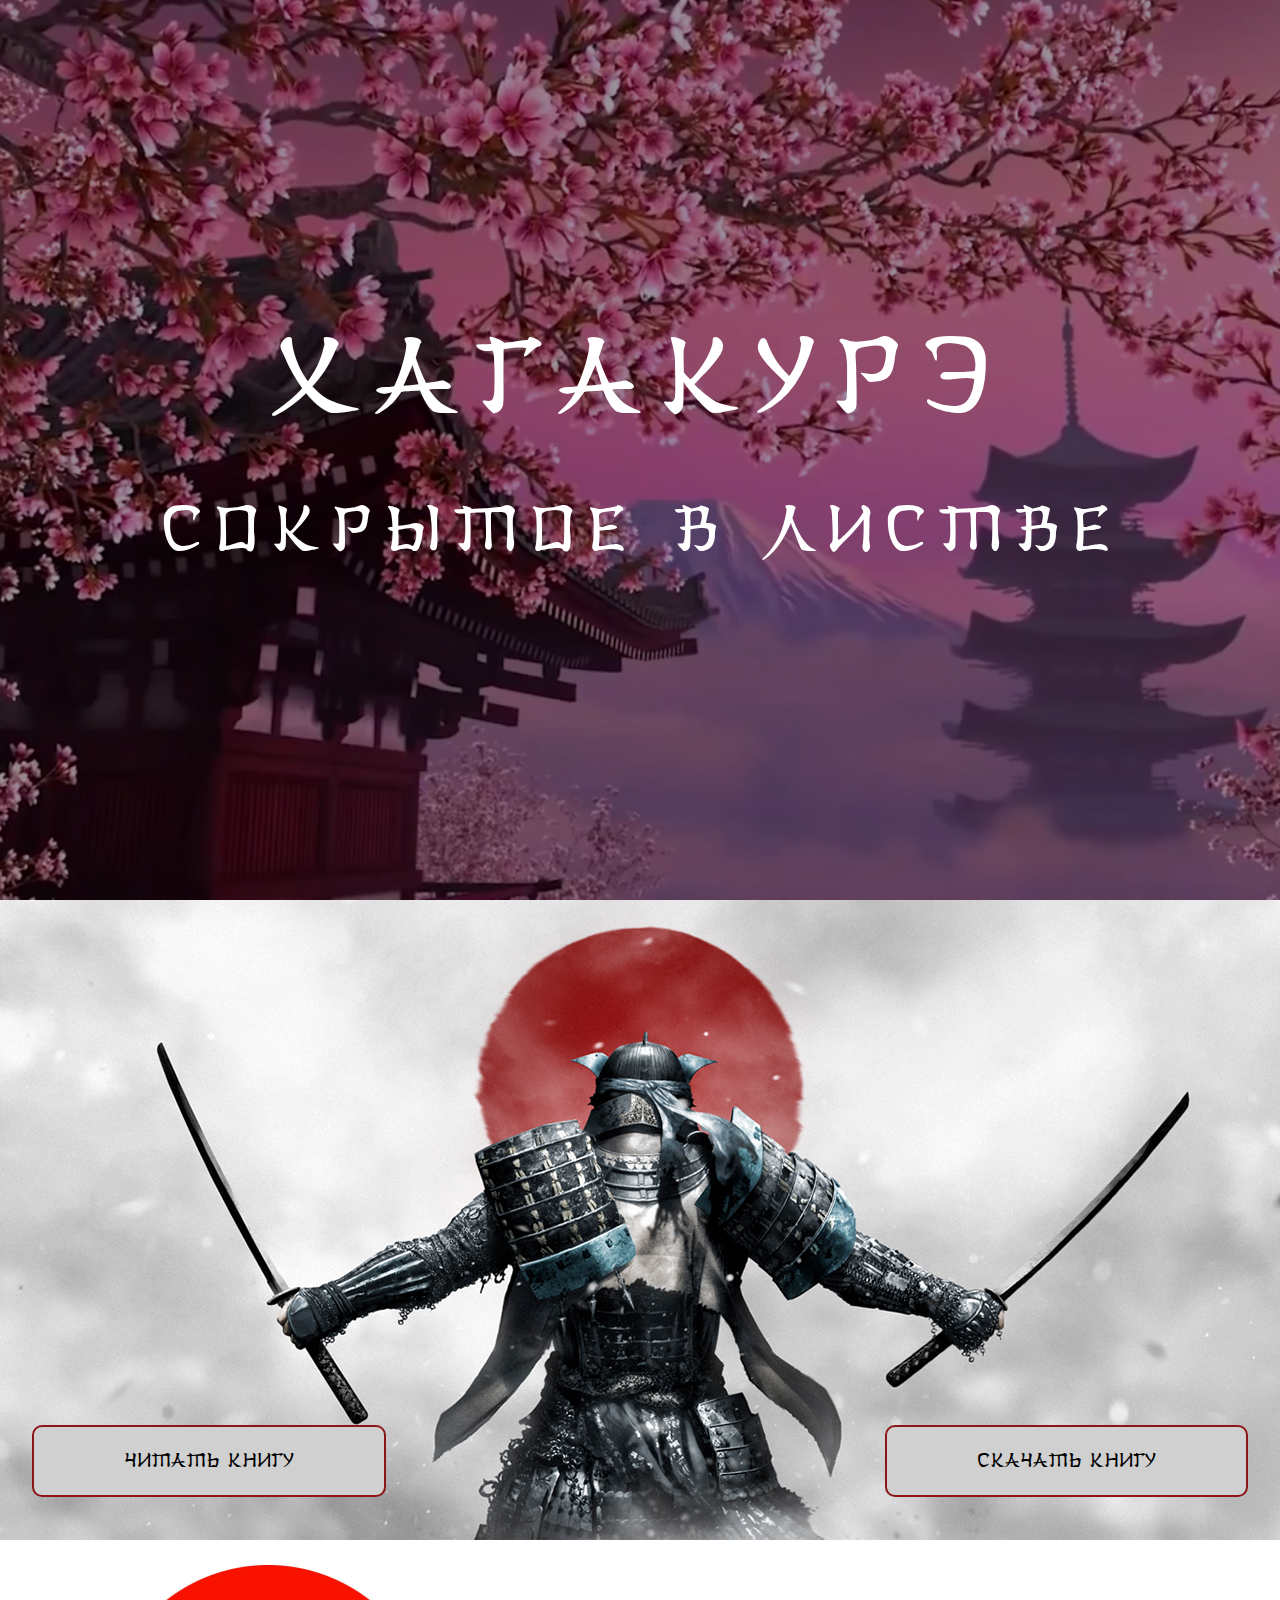
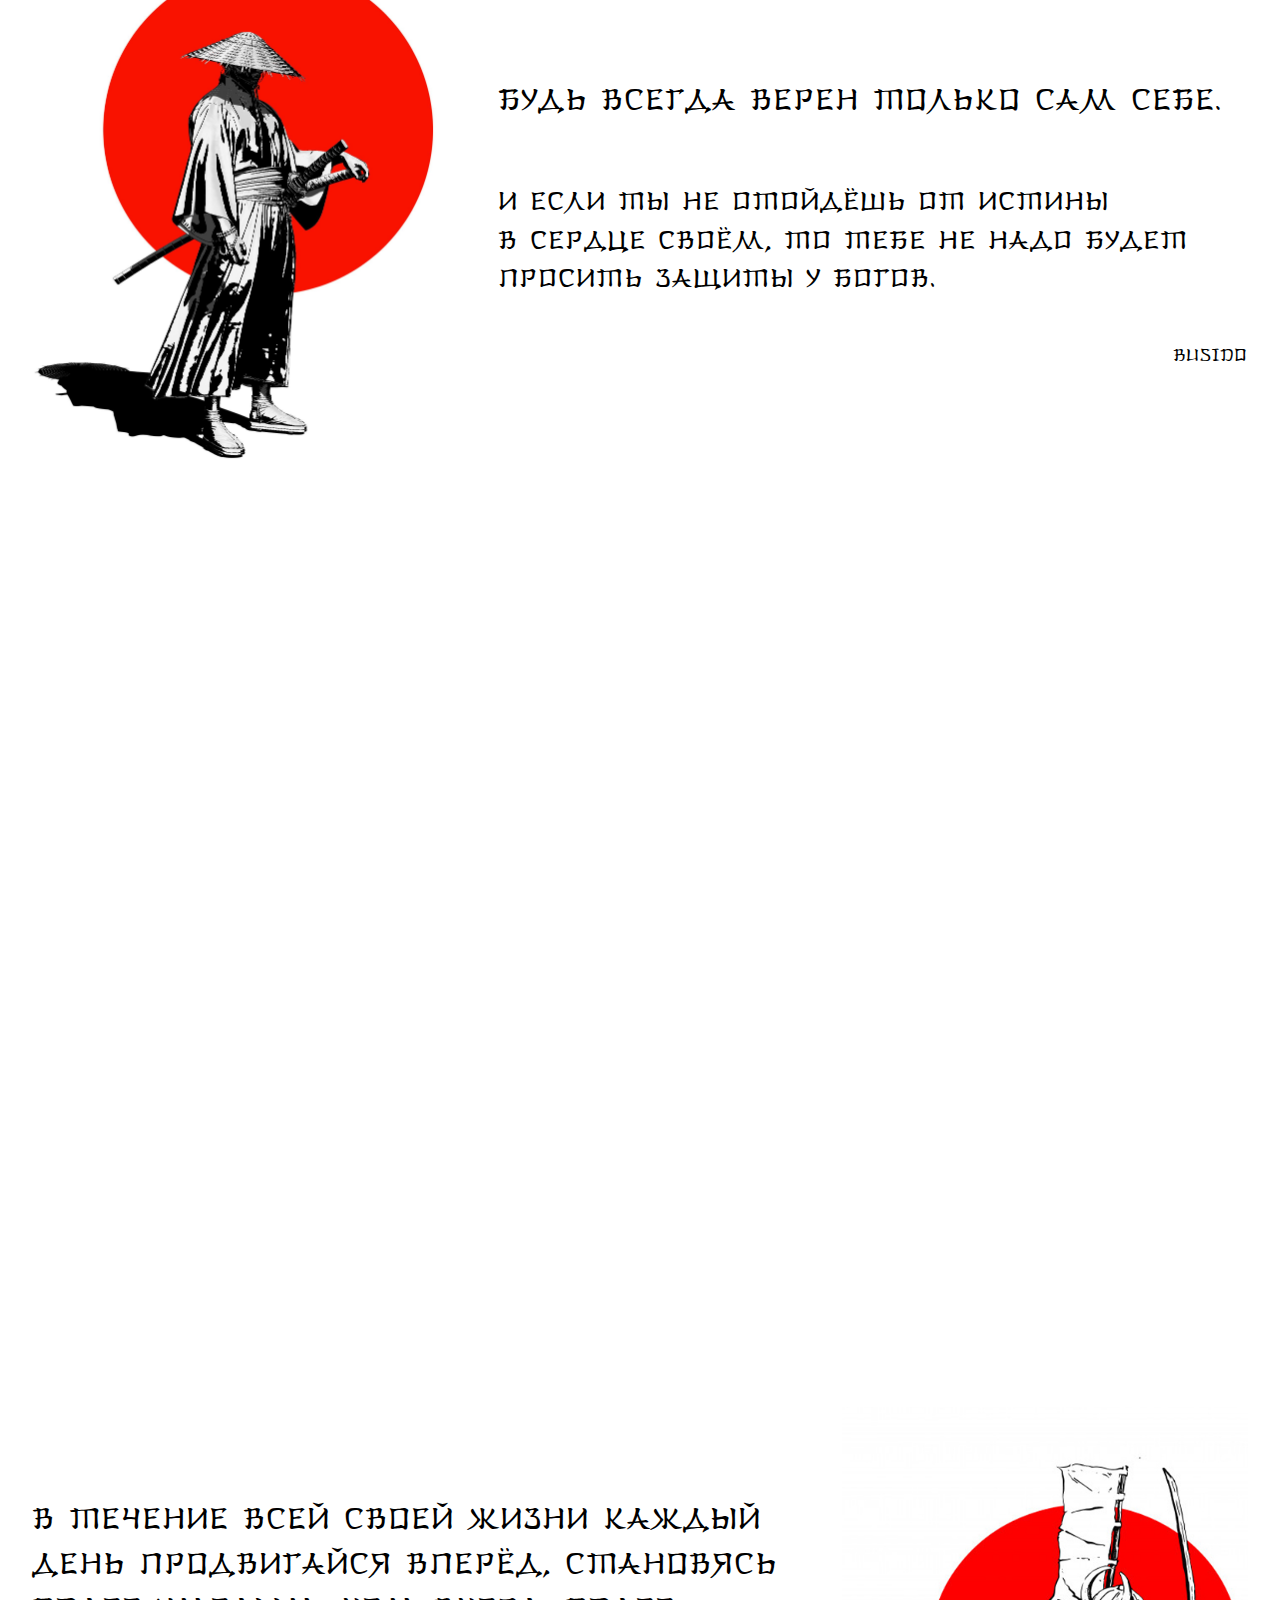
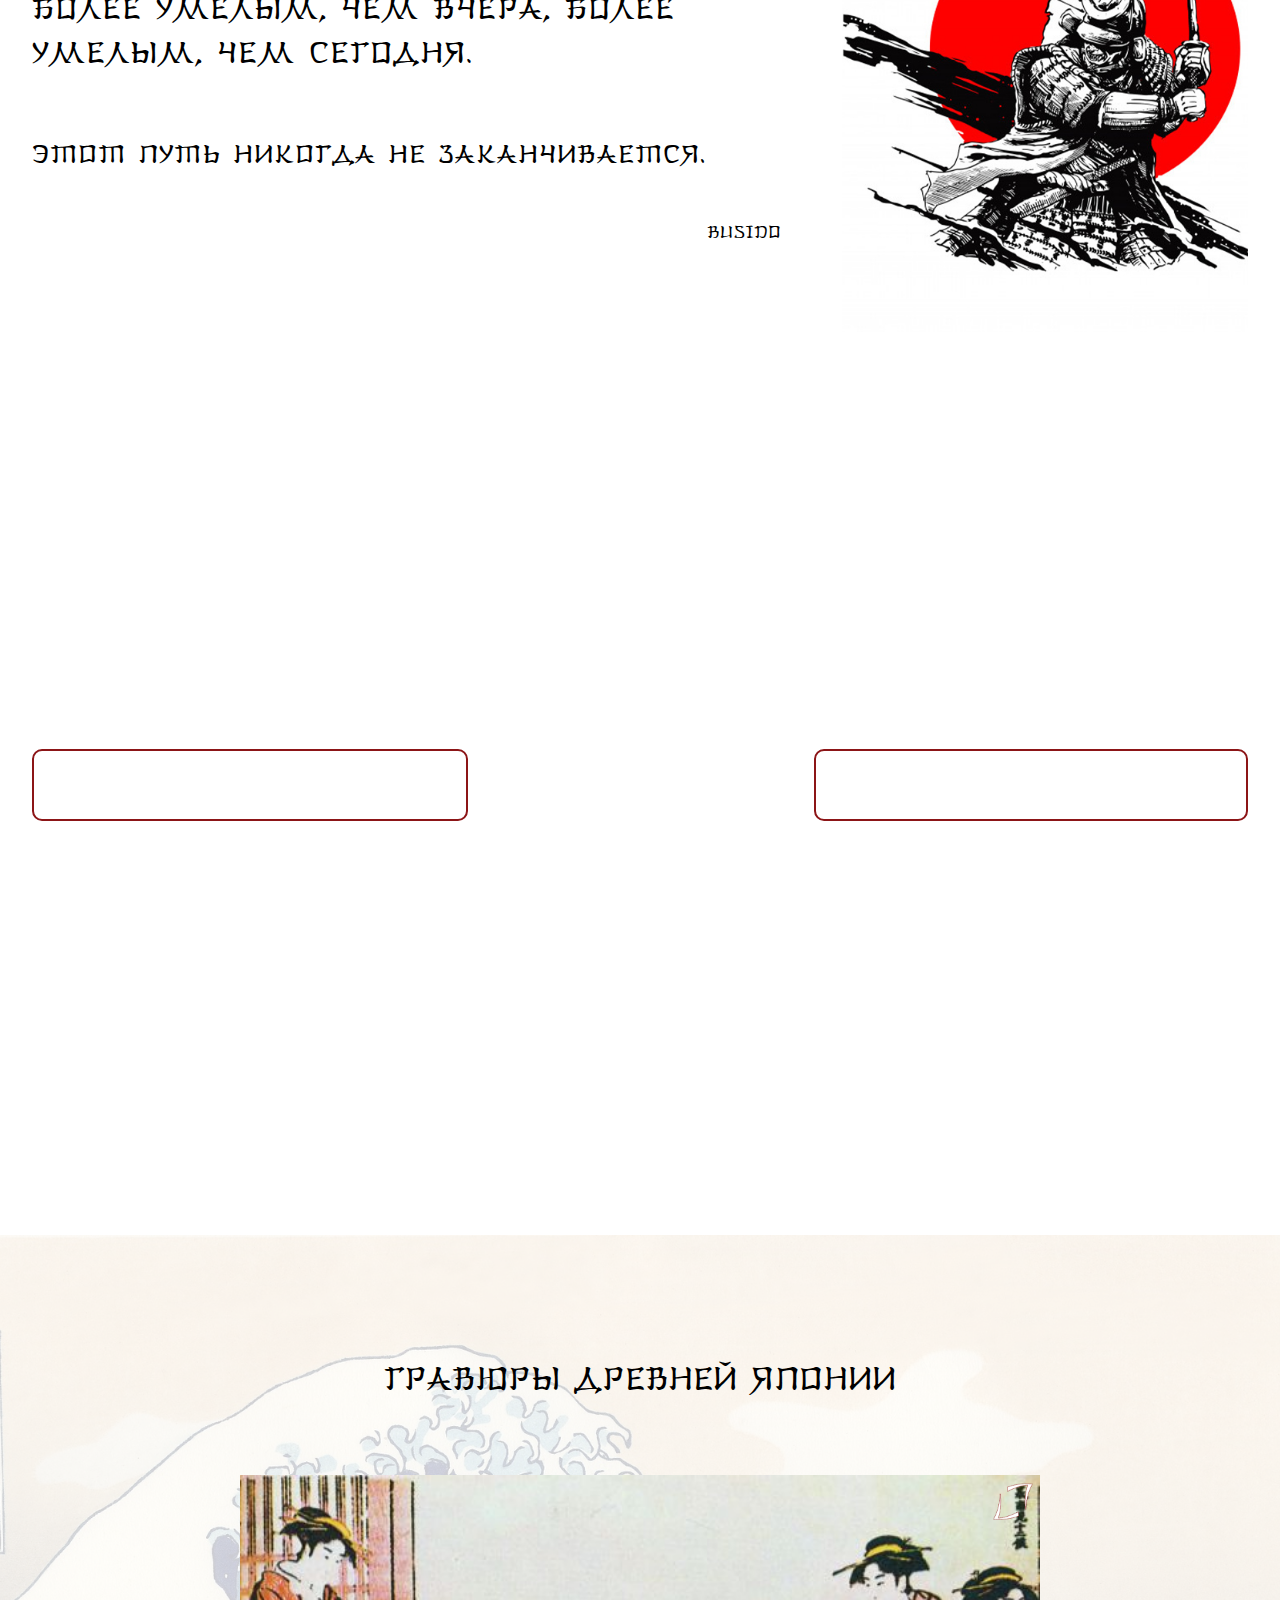
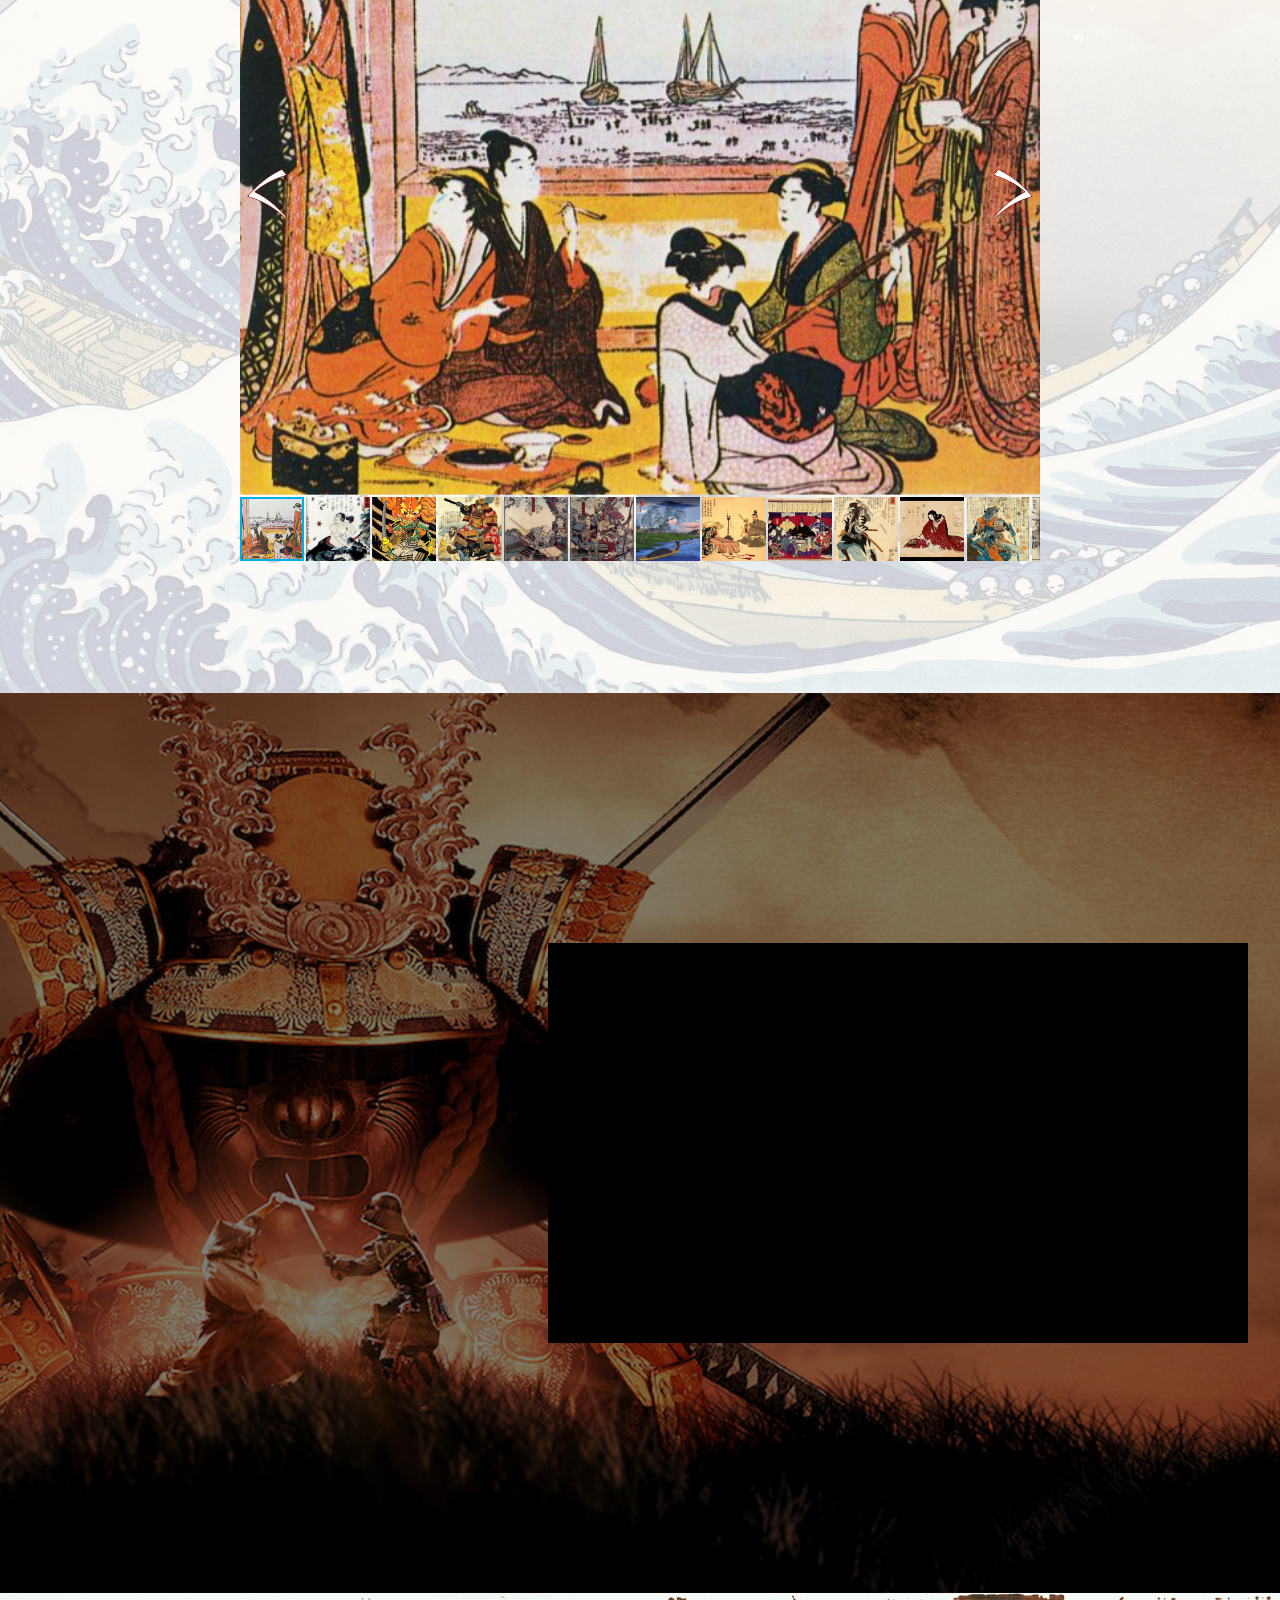
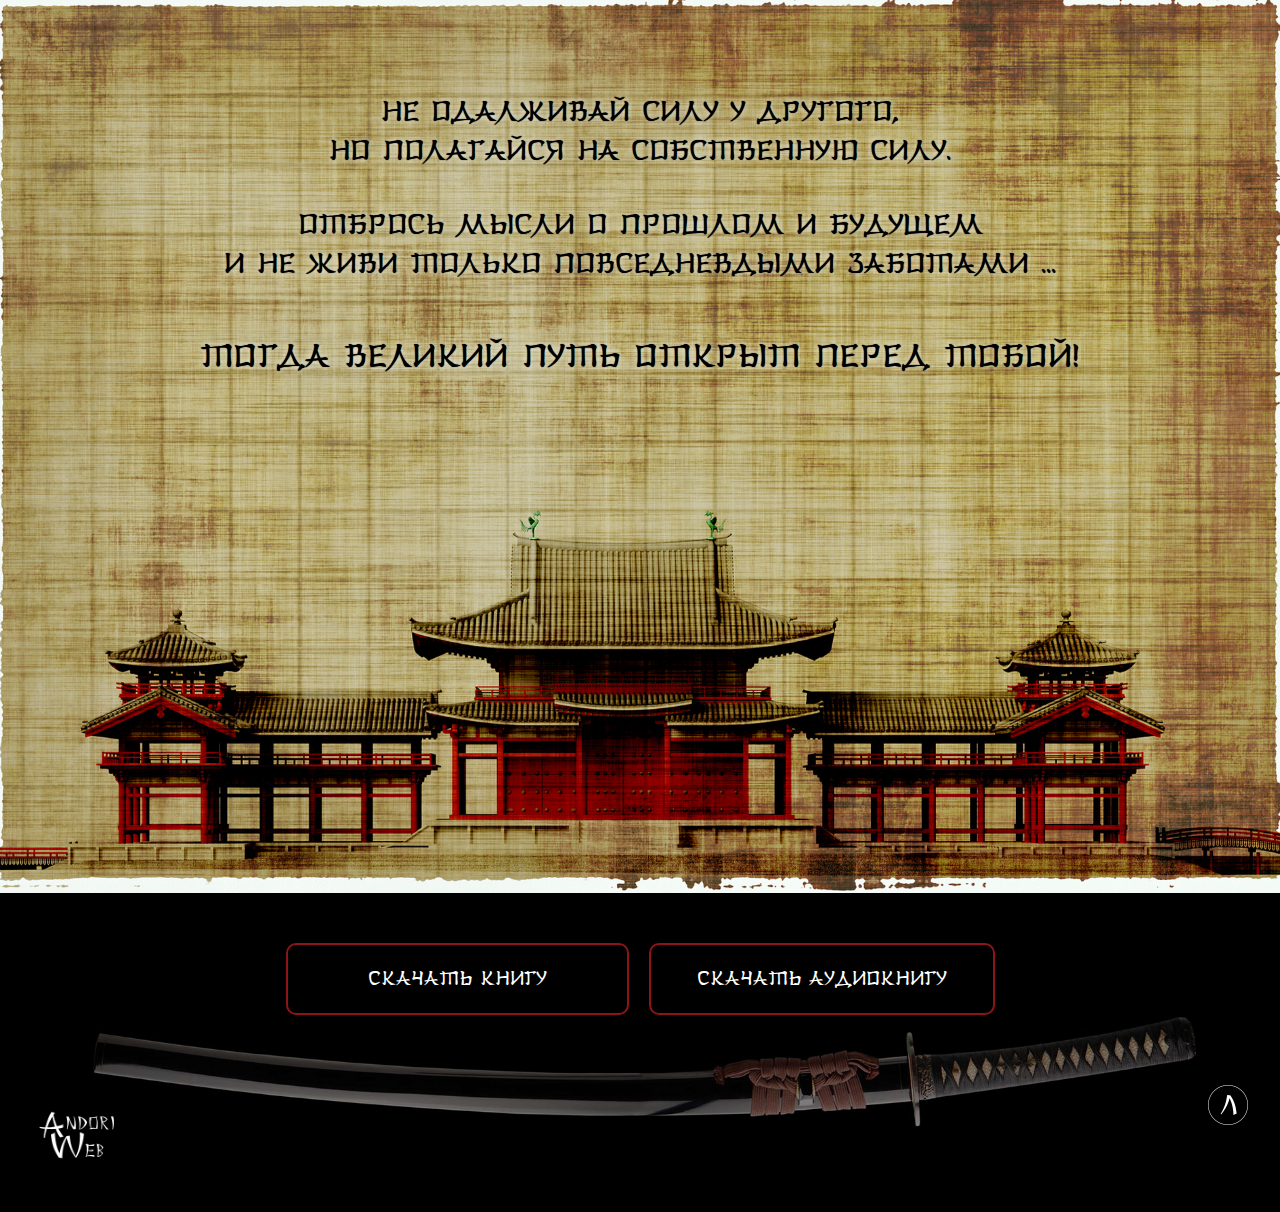
==== src/index.html @ a3e213a2 "footer" ====
<!DOCTYPE html>
<html lang="ru">
<head>
  <meta charset="utf-8">
  <meta name="viewport" content="width=device-width, initial-scale=1, shrink-to-fit=no">
	<meta name="viewport" content="user-scalable=no, initial-scale=1.0, maximum-scale=1.0, width=device-width">
  <meta http-equiv="x-ua-compatible" content="ie=edge">
 
  <!-- Контролирует поведение поисковых систем при индексации страницы --> 
  <meta name="robots" content="index,follow,noodp"><!-- Все поисковые системы -->
  <meta name="googlebot" content="index,follow"><!-- Указание отдельно для Google -->
 
  <!-- Фавиконы и иконки сайта --> 
  <!-- <link rel="apple-touch-icon" sizes="57x57" href="/apple-touch-icon-57x57.png" data-mce-href="/apple-touch-icon-57x57.png">
  <link rel="apple-touch-icon" sizes="60x60" href="/apple-touch-icon-60x60.png" data-mce-href="/apple-touch-icon-60x60.png">
  <link rel="apple-touch-icon" sizes="72x72" href="/apple-touch-icon-72x72.png" data-mce-href="/apple-touch-icon-72x72.png">
  <link rel="apple-touch-icon" sizes="76x76" href="/apple-touch-icon-76x76.png" data-mce-href="/apple-touch-icon-76x76.png">
  <link rel="apple-touch-icon" sizes="114x114" href="/apple-touch-icon-114x114.png" data-mce-href="/apple-touch-icon-114x114.png">
  <link rel="apple-touch-icon" sizes="120x120" href="/apple-touch-icon-120x120.png" data-mce-href="/apple-touch-icon-120x120.png">
  <link rel="apple-touch-icon" sizes="144x144" href="/apple-touch-icon-144x144.png" data-mce-href="/apple-touch-icon-144x144.png">
  <link rel="apple-touch-icon" sizes="152x152" href="/apple-touch-icon-152x152.png" data-mce-href="/apple-touch-icon-152x152.png">
  <link rel="apple-touch-icon" sizes="180x180" href="/apple-touch-icon-180x180.png" data-mce-href="/apple-touch-icon-180x180.png">
  <link rel="icon" type="image/png" href="/favicon-32x32.png" sizes="32x32" data-mce-href="/favicon-32x32.png">
  <link rel="icon" type="image/png" href="/android-chrome-192x192.png" sizes="192x192" data-mce-href="/android-chrome-192x192.png">
  <link rel="icon" type="image/png" href="/favicon-96x96.png" sizes="96x96" data-mce-href="/favicon-96x96.png">
  <link rel="icon" type="image/png" href="/favicon-16x16.png" sizes="16x16" data-mce-href="/favicon-16x16.png"> -->
  <meta name="msapplication-TileColor" content="#da532c">
  <meta name="msapplication-TileImage" content="/mstile-144x144.png">
  <meta name="theme-color" content="#ffffff">
 
  <!-- Chrome, Firefox OS and Opera -->
  <meta name="theme-color" content="#4285f4">
 
  <!-- Windows Phone -->
  <meta name="msapplication-navbutton-color" content="#4285f4">
 
  <!-- iOS Safari -->
  <meta name="apple-mobile-web-app-capable" content="yes">
  <meta name="apple-mobile-web-app-status-bar-style" content="black-translucent">
 
  <!-- Яндекс.Браузер -->
 <!-- <meta name="viewport" content="ya-title=#4e69a2,ya-dock=fade"> -->

  <link rel="stylesheet" href="css/reset.css">
  <link rel="stylesheet" href="css/fotorama.css">
  <link rel="stylesheet" href="css/styles.css">
  <title>Хагакурэ Сокрытое в листве</title>
 
</head>
<body>
  
  <div class="header" id="header" data-vide-bg="assets/video/hagakure">
    <h1 class="header__offer">
      Хагакурэ<span>Сокрытое в&nbsp;листве</span>
    </h1>
    <!-- /.header__offer -->
  </div>
  <!-- /.header -->

  <div class="readBook">
    <div class="container">
      <div class="readBook-wrapper">
        <a class="button readBook__btn" href="assets/Hagakure.pdf" target="_blank">Читать книгу</a>
        <a class="button readBook__btn" href="assets/Hagakure.pdf" download>Скачать книгу</a>
      </div>
      <!-- /.readBook-wrapper -->
    </div>
    <!-- /.container -->
  </div>
  <!-- /.readBook -->

  <div class="myself">
    <div class="container">
      <div class="myself-wrapper">
        <div class="myself-img">
          <img src="img/myself/myself-img.jpg" alt="samurai">
        </div>
        <div class="myself-text">
          <p>Будь всегда верен только сам&nbsp;себе.</p>
          <p>И если ты не отойдёшь от истины в&nbsp;сердце своём, то тебе не надо будет просить защиты у&nbsp;богов.</p>
          <small>busido</small>
        </div>
      </div>
      <!-- /.myself-wrapper -->
    </div>
    <!-- /.container -->
  </div>
  <!-- /.myself -->

  <div class="engraving parallax-window" data-parallax="scroll" data-image-src="img/engraving/engraving.jpg">
    <!-- <img src="img/engraving/engraving.jpg" alt="гравюра"> -->
  </div>
  <!-- /.engraving -->

  <div class="myself">
    <div class="container">
      <div class="myself-wrapper">
        <div class="myself-text">
          <p>В течение всей своей жизни каждый день продвигайся вперёд, становясь более умелым, чем вчера, более умелым, чем&nbsp;сегодня.</p>
          <p>Этот путь никогда не заканчивается.</p>
          <small>busido</small>
        </div>
        <div class="myself-img myself-img_2">
          <img src="img/myself/myself-img2.jpg" alt="samurai">
        </div>
      </div>
      <!-- /.myself-wrapper -->
    </div>
    <!-- /.container -->
  </div>
  <!-- /.myself -->

  <div class="download parallax-window" data-parallax="scroll" data-image-src="img/download/ninja.jpg">
    <div class="container">
      <div class="download-wrapper">
        <a class="button download__btn" href="hagakure_audio-book.html" target="_blank">Слушать аудиокнигу</a>
        <a class="button download__btn" href="assets/Хагакуре - Александр Ф.Скляр.zip">Скачать аудиокнигу</a>
      </div>
      <!-- /.download-wrapper -->
    </div>
    <!-- /.container -->
  </div>
  <!-- /.download -->

  <section class="gallery">
    <div class="container">
      <div class="gallery-wrapper">
        <h2 class="gallery__header">
          Гравюры древней&nbsp;японии
        </h2>
  
        <div class="gallery__slider">
          <div class="fotorama" data-nav="thumbs" data-width="100%" data-allowfullscreen="true" data-loop="true" data-keyboard="true" data-arrows="true" data-swipe="true">
            <a href="img/gallery/gravure-1.jpg"><img src="img/gallery/gravure-1.jpg" height="96"></a>
            <a href="img/gallery/gravure-2.jpg"><img src="img/gallery/gravure-2.jpg" height="96"></a>
            <a href="img/gallery/gravure-3.jpg"><img src="img/gallery/gravure-3.jpg" height="96"></a>
            <a href="img/gallery/gravure-4.jpg"><img src="img/gallery/gravure-4.jpg" height="96"></a>
            <a href="img/gallery/gravure-5.jpg"><img src="img/gallery/gravure-5.jpg" height="96"></a>
            <a href="img/gallery/gravure-6.jpg"><img src="img/gallery/gravure-6.jpg" height="96"></a>
            <a href="img/gallery/gravure-7.jpg"><img src="img/gallery/gravure-7.jpg" height="96"></a>
            <a href="img/gallery/gravure-8.jpg"><img src="img/gallery/gravure-8.jpg" height="96"></a>
            <a href="img/gallery/gravure-9.jpg"><img src="img/gallery/gravure-9.jpg" height="96"></a>
            <a href="img/gallery/gravure-10.jpg"><img src="img/gallery/gravure-10.jpg" height="96"></a>
            <a href="img/gallery/gravure-11.jpg"><img src="img/gallery/gravure-11.jpg" height="96"></a>
            <a href="img/gallery/gravure-12.jpg"><img src="img/gallery/gravure-12.jpg" height="96"></a>
            <a href="img/gallery/gravure-13.jpg"><img src="img/gallery/gravure-13.jpg" height="96"></a>
            <a href="img/gallery/gravure-14.jpg"><img src="img/gallery/gravure-14.jpg" height="96"></a>
            <a href="img/gallery/gravure-15.jpg"><img src="img/gallery/gravure-15.jpg" height="96"></a>
            <a href="img/gallery/gravure-16.jpg"><img src="img/gallery/gravure-16.jpg" height="96"></a>
          </div>
          <!-- /.fotorama -->
        </div>
        <!-- /.gallery__slider -->

      </div>
      <!-- /.gallery-wrapper -->
    </div>
    <!-- /.container -->
  </section>
  <!-- /.gallery -->

  <div class="video black-owerlay">
    <div class="container">
      <div class="video-wrapper">
        <div class="video__block">
          <!-- <iframe src="https://www.youtube.com/embed/euzhTN03-qM" title="YouTube video player" frameborder="0" allow="accelerometer; autoplay; clipboard-write; encrypted-media; gyroscope; picture-in-picture" allowfullscreen></iframe> -->
        </div>
      </div>
      <!-- /.video-wrapper -->
    </div>
    <!-- /.container -->
  </div>
  <!-- /.video -->

  <div class="castle">
    <div class="container">
      <p class="castle__text">
        Не одалживай силу у&nbsp;другого,<br>
        но полагайся на&nbsp;собственную силу.
      </p>
      <p class="castle__text">
        Отбрось мысли о прошлом и&nbsp;будущем<br>
        и не живи только повседневдыми заботами&nbsp;...
      </p>
      <p class="castle__text">
        Тогда великий путь открыт перед&nbsp;тобой!
      </p>
    </div>
    <!-- /.container -->
  </div>
  <!-- /.castle -->

  <footer class="footer">
    <div class="container">
      <div class="footer-wrapper black-owerlay">
        <div class="footer__buttons">
          <a class="button footer__btn" href="assets/Hagakure.pdf" download>Скачать книгу</a>
          <a class="button footer__btn" href="assets/Хагакуре - Александр Ф.Скляр.zip">Скачать аудиокнигу</a>
        </div>
        <!-- /.footer__buttons -->
        <div class="footer__links">
          <a href="" class="footer__logo">
            <img src="img/footer/Logo_AndoriWeb.png" alt="Логотип разработчика">
          </a>
          <!-- /.footer__logo -->
          <a href="#header" class="up footer__up"></a>
        </div>
        <!-- /.footer__links -->
      </div>
      <!-- /.footer-wrapper -->
    </div>
    <!-- /.container -->
  </footer>
  <!-- /.footer -->



  <!-- <script src="https://ajax.googleapis.com/ajax/libs/jquery/1.11.1/jquery.min.js"></script> -->
  <!-- <script src="https://code.jquery.com/jquery-2.2.4.min.js"></script> -->
  <script src="js/jQuery v3.6.0.js"></script>
  <script src="js/jquery.vide.min.js"></script>
  <script src="js/parallax.min.js"></script>
  <script src="js/fotorama.js"></script>
  <script src="js/scripts.js"></script>
</body>
</html>
---- src/css/fotorama.css ----
/*!
 * Fotorama 4.6.4 | http://fotorama.io/license/
 */
.fotorama__arr:focus:after,.fotorama__fullscreen-icon:focus:after,.fotorama__html,.fotorama__img,.fotorama__nav__frame:focus .fotorama__dot:after,.fotorama__nav__frame:focus .fotorama__thumb:after,.fotorama__stage__frame,.fotorama__stage__shaft,.fotorama__video iframe{position:absolute;width:100%;height:100%;top:0;right:0;left:0;bottom:0}.fotorama--fullscreen,.fotorama__img{max-width:99999px!important;max-height:99999px!important;min-width:0!important;min-height:0!important;border-radius:0!important;box-shadow:none!important;padding:0!important}.fotorama__wrap .fotorama__grab{cursor:move;cursor:-webkit-grab;cursor:-o-grab;cursor:-ms-grab;cursor:grab}.fotorama__grabbing *{cursor:move;cursor:-webkit-grabbing;cursor:-o-grabbing;cursor:-ms-grabbing;cursor:grabbing}.fotorama__spinner{position:absolute!important;top:50%!important;left:50%!important}.fotorama__wrap--css3 .fotorama__arr,.fotorama__wrap--css3 .fotorama__fullscreen-icon,.fotorama__wrap--css3 .fotorama__nav__shaft,.fotorama__wrap--css3 .fotorama__stage__shaft,.fotorama__wrap--css3 .fotorama__thumb-border,.fotorama__wrap--css3 .fotorama__video-close,.fotorama__wrap--css3 .fotorama__video-play{-webkit-transform:translate3d(0,0,0);transform:translate3d(0,0,0)}.fotorama__caption,.fotorama__nav:after,.fotorama__nav:before,.fotorama__stage:after,.fotorama__stage:before,.fotorama__wrap--css3 .fotorama__html,.fotorama__wrap--css3 .fotorama__nav,.fotorama__wrap--css3 .fotorama__spinner,.fotorama__wrap--css3 .fotorama__stage,.fotorama__wrap--css3 .fotorama__stage .fotorama__img,.fotorama__wrap--css3 .fotorama__stage__frame{-webkit-transform:translateZ(0);transform:translateZ(0)}.fotorama__arr:focus,.fotorama__fullscreen-icon:focus,.fotorama__nav__frame{outline:0}.fotorama__arr:focus:after,.fotorama__fullscreen-icon:focus:after,.fotorama__nav__frame:focus .fotorama__dot:after,.fotorama__nav__frame:focus .fotorama__thumb:after{content:'';border-radius:inherit;background-color:rgba(0,175,234,.5)}.fotorama__wrap--video .fotorama__stage,.fotorama__wrap--video .fotorama__stage__frame--video,.fotorama__wrap--video .fotorama__stage__frame--video .fotorama__html,.fotorama__wrap--video .fotorama__stage__frame--video .fotorama__img,.fotorama__wrap--video .fotorama__stage__shaft{-webkit-transform:none!important;transform:none!important}.fotorama__wrap--css3 .fotorama__nav__shaft,.fotorama__wrap--css3 .fotorama__stage__shaft,.fotorama__wrap--css3 .fotorama__thumb-border{transition-property:-webkit-transform,width;transition-property:transform,width;transition-timing-function:cubic-bezier(0.1,0,.25,1);transition-duration:0ms}.fotorama__arr,.fotorama__fullscreen-icon,.fotorama__no-select,.fotorama__video-close,.fotorama__video-play,.fotorama__wrap{-webkit-user-select:none;-moz-user-select:none;-ms-user-select:none;user-select:none}.fotorama__select{-webkit-user-select:text;-moz-user-select:text;-ms-user-select:text;user-select:text}.fotorama__nav,.fotorama__nav__frame{margin:auto;padding:0}.fotorama__caption__wrap,.fotorama__nav__frame,.fotorama__nav__shaft{-moz-box-orient:vertical;display:inline-block;vertical-align:middle;*display:inline;*zoom:1}.fotorama__nav__frame,.fotorama__thumb-border{box-sizing:content-box}.fotorama__caption__wrap{box-sizing:border-box}.fotorama--hidden,.fotorama__load{position:absolute;left:-99999px;top:-99999px;z-index:-1}.fotorama__arr,.fotorama__fullscreen-icon,.fotorama__nav,.fotorama__nav__frame,.fotorama__nav__shaft,.fotorama__stage__frame,.fotorama__stage__shaft,.fotorama__video-close,.fotorama__video-play{-webkit-tap-highlight-color:transparent}.fotorama__arr,.fotorama__fullscreen-icon,.fotorama__video-close,.fotorama__video-play{background:url(fotorama.png) no-repeat}@media (-webkit-min-device-pixel-ratio:1.5),(min-resolution:2dppx){.fotorama__arr,.fotorama__fullscreen-icon,.fotorama__video-close,.fotorama__video-play{background:url(fotorama@2x.png) 0 0/96px 160px no-repeat}}.fotorama__thumb{background-color:#7f7f7f;background-color:rgba(127,127,127,.2)}@media print{.fotorama__arr,.fotorama__fullscreen-icon,.fotorama__thumb-border,.fotorama__video-close,.fotorama__video-play{background:none!important}}.fotorama{min-width:1px;overflow:hidden}.fotorama:not(.fotorama--unobtrusive)>*:not(:first-child){display:none}.fullscreen{width:100%!important;height:100%!important;max-width:100%!important;max-height:100%!important;margin:0!important;padding:0!important;overflow:hidden!important;background:#000}.fotorama--fullscreen{position:absolute!important;top:0!important;left:0!important;right:0!important;bottom:0!important;float:none!important;z-index:2147483647!important;background:#000;width:100%!important;height:100%!important;margin:0!important}.fotorama--fullscreen .fotorama__nav,.fotorama--fullscreen .fotorama__stage{background:#000}.fotorama__wrap{-webkit-text-size-adjust:100%;position:relative;direction:ltr;z-index:0}.fotorama__wrap--rtl .fotorama__stage__frame{direction:rtl}.fotorama__nav,.fotorama__stage{overflow:hidden;position:relative;max-width:100%}.fotorama__wrap--pan-y{-ms-touch-action:pan-y}.fotorama__wrap .fotorama__pointer{cursor:pointer}.fotorama__wrap--slide .fotorama__stage__frame{opacity:1!important}.fotorama__stage__frame{overflow:hidden}.fotorama__stage__frame.fotorama__active{z-index:8}.fotorama__wrap--fade .fotorama__stage__frame{display:none}.fotorama__wrap--fade .fotorama__fade-front,.fotorama__wrap--fade .fotorama__fade-rear,.fotorama__wrap--fade .fotorama__stage__frame.fotorama__active{display:block;left:0;top:0}.fotorama__wrap--fade .fotorama__fade-front{z-index:8}.fotorama__wrap--fade .fotorama__fade-rear{z-index:7}.fotorama__wrap--fade .fotorama__fade-rear.fotorama__active{z-index:9}.fotorama__wrap--fade .fotorama__stage .fotorama__shadow{display:none}.fotorama__img{-ms-filter:"alpha(Opacity=0)";filter:alpha(opacity=0);opacity:0;border:none!important}.fotorama__error .fotorama__img,.fotorama__loaded .fotorama__img{-ms-filter:"alpha(Opacity=100)";filter:alpha(opacity=100);opacity:1}.fotorama--fullscreen .fotorama__loaded--full .fotorama__img,.fotorama__img--full{display:none}.fotorama--fullscreen .fotorama__loaded--full .fotorama__img--full{display:block}.fotorama__wrap--only-active .fotorama__nav,.fotorama__wrap--only-active .fotorama__stage{max-width:99999px!important}.fotorama__wrap--only-active .fotorama__stage__frame{visibility:hidden}.fotorama__wrap--only-active .fotorama__stage__frame.fotorama__active{visibility:visible}.fotorama__nav{font-size:0;line-height:0;text-align:center;display:none;white-space:nowrap;z-index:5}.fotorama__nav__shaft{position:relative;left:0;top:0;text-align:left}.fotorama__nav__frame{position:relative;cursor:pointer}.fotorama__nav--dots{display:block}.fotorama__nav--dots .fotorama__nav__frame{width:18px;height:30px}.fotorama__nav--dots .fotorama__nav__frame--thumb,.fotorama__nav--dots .fotorama__thumb-border{display:none}.fotorama__nav--thumbs{display:block}.fotorama__nav--thumbs .fotorama__nav__frame{padding-left:0!important}.fotorama__nav--thumbs .fotorama__nav__frame:last-child{padding-right:0!important}.fotorama__nav--thumbs .fotorama__nav__frame--dot{display:none}.fotorama__dot{display:block;width:4px;height:4px;position:relative;top:12px;left:6px;border-radius:6px;border:1px solid #7f7f7f}.fotorama__nav__frame:focus .fotorama__dot:after{padding:1px;top:-1px;left:-1px}.fotorama__nav__frame.fotorama__active .fotorama__dot{width:0;height:0;border-width:3px}.fotorama__nav__frame.fotorama__active .fotorama__dot:after{padding:3px;top:-3px;left:-3px}.fotorama__thumb{overflow:hidden;position:relative;width:100%;height:100%}.fotorama__nav__frame:focus .fotorama__thumb{z-index:2}.fotorama__thumb-border{position:absolute;z-index:9;top:0;left:0;border-style:solid;border-color:#00afea;background-image:linear-gradient(to bottom right,rgba(255,255,255,.25),rgba(64,64,64,.1))}.fotorama__caption{position:absolute;z-index:12;bottom:0;left:0;right:0;font-family:'Helvetica Neue',Arial,sans-serif;font-size:14px;line-height:1.5;color:#000}.fotorama__caption a{text-decoration:none;color:#000;border-bottom:1px solid;border-color:rgba(0,0,0,.5)}.fotorama__caption a:hover{color:#333;border-color:rgba(51,51,51,.5)}.fotorama__wrap--rtl .fotorama__caption{left:auto;right:0}.fotorama__wrap--no-captions .fotorama__caption,.fotorama__wrap--video .fotorama__caption{display:none}.fotorama__caption__wrap{background-color:#fff;background-color:rgba(255,255,255,.9);padding:5px 10px}@-webkit-keyframes spinner{0%{-webkit-transform:rotate(0);transform:rotate(0)}100%{-webkit-transform:rotate(360deg);transform:rotate(360deg)}}@keyframes spinner{0%{-webkit-transform:rotate(0);transform:rotate(0)}100%{-webkit-transform:rotate(360deg);transform:rotate(360deg)}}.fotorama__wrap--css3 .fotorama__spinner{-webkit-animation:spinner 24s infinite linear;animation:spinner 24s infinite linear}.fotorama__wrap--css3 .fotorama__html,.fotorama__wrap--css3 .fotorama__stage .fotorama__img{transition-property:opacity;transition-timing-function:linear;transition-duration:.3s}.fotorama__wrap--video .fotorama__stage__frame--video .fotorama__html,.fotorama__wrap--video .fotorama__stage__frame--video .fotorama__img{-ms-filter:"alpha(Opacity=0)";filter:alpha(opacity=0);opacity:0}.fotorama__select{cursor:auto}.fotorama__video{top:32px;right:0;bottom:0;left:0;position:absolute;z-index:10}@-moz-document url-prefix(){.fotorama__active{box-shadow:0 0 0 transparent}}.fotorama__arr,.fotorama__fullscreen-icon,.fotorama__video-close,.fotorama__video-play{position:absolute;z-index:11;cursor:pointer}.fotorama__arr{position:absolute;width:32px;height:32px;top:50%;margin-top:-16px}.fotorama__arr--prev{left:2px;background-position:0 0}.fotorama__arr--next{right:2px;background-position:-32px 0}.fotorama__arr--disabled{pointer-events:none;cursor:default;*display:none;opacity:.1}.fotorama__fullscreen-icon{width:32px;height:32px;top:2px;right:2px;background-position:0 -32px;z-index:20}.fotorama__arr:focus,.fotorama__fullscreen-icon:focus{border-radius:50%}.fotorama--fullscreen .fotorama__fullscreen-icon{background-position:-32px -32px}.fotorama__video-play{width:96px;height:96px;left:50%;top:50%;margin-left:-48px;margin-top:-48px;background-position:0 -64px;opacity:0}.fotorama__wrap--css2 .fotorama__video-play,.fotorama__wrap--video .fotorama__stage .fotorama__video-play{display:none}.fotorama__error .fotorama__video-play,.fotorama__loaded .fotorama__video-play,.fotorama__nav__frame .fotorama__video-play{opacity:1;display:block}.fotorama__nav__frame .fotorama__video-play{width:32px;height:32px;margin-left:-16px;margin-top:-16px;background-position:-64px -32px}.fotorama__video-close{width:32px;height:32px;top:0;right:0;background-position:-64px 0;z-index:20;opacity:0}.fotorama__wrap--css2 .fotorama__video-close{display:none}.fotorama__wrap--css3 .fotorama__video-close{-webkit-transform:translate3d(32px,-32px,0);transform:translate3d(32px,-32px,0)}.fotorama__wrap--video .fotorama__video-close{display:block;opacity:1}.fotorama__wrap--css3.fotorama__wrap--video .fotorama__video-close{-webkit-transform:translate3d(0,0,0);transform:translate3d(0,0,0)}.fotorama__wrap--no-controls.fotorama__wrap--toggle-arrows .fotorama__arr,.fotorama__wrap--no-controls.fotorama__wrap--toggle-arrows .fotorama__fullscreen-icon{opacity:0}.fotorama__wrap--no-controls.fotorama__wrap--toggle-arrows .fotorama__arr:focus,.fotorama__wrap--no-controls.fotorama__wrap--toggle-arrows .fotorama__fullscreen-icon:focus{opacity:1}.fotorama__wrap--video .fotorama__arr,.fotorama__wrap--video .fotorama__fullscreen-icon{opacity:0!important}.fotorama__wrap--css2.fotorama__wrap--no-controls.fotorama__wrap--toggle-arrows .fotorama__arr,.fotorama__wrap--css2.fotorama__wrap--no-controls.fotorama__wrap--toggle-arrows .fotorama__fullscreen-icon{display:none}.fotorama__wrap--css2.fotorama__wrap--no-controls.fotorama__wrap--toggle-arrows .fotorama__arr:focus,.fotorama__wrap--css2.fotorama__wrap--no-controls.fotorama__wrap--toggle-arrows .fotorama__fullscreen-icon:focus{display:block}.fotorama__wrap--css2.fotorama__wrap--video .fotorama__arr,.fotorama__wrap--css2.fotorama__wrap--video .fotorama__fullscreen-icon{display:none!important}.fotorama__wrap--css3.fotorama__wrap--no-controls.fotorama__wrap--slide.fotorama__wrap--toggle-arrows .fotorama__fullscreen-icon:not(:focus){-webkit-transform:translate3d(32px,-32px,0);transform:translate3d(32px,-32px,0)}.fotorama__wrap--css3.fotorama__wrap--no-controls.fotorama__wrap--slide.fotorama__wrap--toggle-arrows .fotorama__arr--prev:not(:focus){-webkit-transform:translate3d(-48px,0,0);transform:translate3d(-48px,0,0)}.fotorama__wrap--css3.fotorama__wrap--no-controls.fotorama__wrap--slide.fotorama__wrap--toggle-arrows .fotorama__arr--next:not(:focus){-webkit-transform:translate3d(48px,0,0);transform:translate3d(48px,0,0)}.fotorama__wrap--css3.fotorama__wrap--video .fotorama__fullscreen-icon{-webkit-transform:translate3d(32px,-32px,0)!important;transform:translate3d(32px,-32px,0)!important}.fotorama__wrap--css3.fotorama__wrap--video .fotorama__arr--prev{-webkit-transform:translate3d(-48px,0,0)!important;transform:translate3d(-48px,0,0)!important}.fotorama__wrap--css3.fotorama__wrap--video .fotorama__arr--next{-webkit-transform:translate3d(48px,0,0)!important;transform:translate3d(48px,0,0)!important}.fotorama__wrap--css3 .fotorama__arr:not(:focus),.fotorama__wrap--css3 .fotorama__fullscreen-icon:not(:focus),.fotorama__wrap--css3 .fotorama__video-close:not(:focus),.fotorama__wrap--css3 .fotorama__video-play:not(:focus){transition-property:-webkit-transform,opacity;transition-property:transform,opacity;transition-duration:.3s}.fotorama__nav:after,.fotorama__nav:before,.fotorama__stage:after,.fotorama__stage:before{content:"";display:block;position:absolute;text-decoration:none;top:0;bottom:0;width:10px;height:auto;z-index:10;pointer-events:none;background-repeat:no-repeat;background-size:1px 100%,5px 100%}.fotorama__nav:before,.fotorama__stage:before{background-image:linear-gradient(transparent,rgba(0,0,0,.2) 25%,rgba(0,0,0,.3) 75%,transparent),radial-gradient(farthest-side at 0 50%,rgba(0,0,0,.4),transparent);background-position:0 0,0 0;left:-10px}.fotorama__nav.fotorama__shadows--left:before,.fotorama__stage.fotorama__shadows--left:before{left:0}.fotorama__nav:after,.fotorama__stage:after{background-image:linear-gradient(transparent,rgba(0,0,0,.2) 25%,rgba(0,0,0,.3) 75%,transparent),radial-gradient(farthest-side at 100% 50%,rgba(0,0,0,.4),transparent);background-position:100% 0,100% 0;right:-10px}.fotorama__nav.fotorama__shadows--right:after,.fotorama__stage.fotorama__shadows--right:after{right:0}.fotorama--fullscreen .fotorama__nav:after,.fotorama--fullscreen .fotorama__nav:before,.fotorama--fullscreen .fotorama__stage:after,.fotorama--fullscreen .fotorama__stage:before,.fotorama__wrap--fade .fotorama__stage:after,.fotorama__wrap--fade .fotorama__stage:before,.fotorama__wrap--no-shadows .fotorama__nav:after,.fotorama__wrap--no-shadows .fotorama__nav:before,.fotorama__wrap--no-shadows .fotorama__stage:after,.fotorama__wrap--no-shadows .fotorama__stage:before{display:none}
---- src/css/styles.css ----
@font-face {
  font-family: 'Han Zi';
  src: url("../fonts/HanZi.eot");
  src: local("../fonts/Han Zi"), local("../fonts/HanZi"), url("../fonts/HanZi.eot?#iefix") format("embedded-opentype"), url("../fonts/HanZi.woff2") format("woff2"), url("../fonts/HanZi.woff") format("woff"), url("../fonts/HanZi.ttf") format("truetype"), url("../fonts/") format("svg");
  font-weight: normal;
  font-style: normal;
  font-display: swap; }

/*basic settings*/
* {
  -webkit-box-sizing: border-box;
          box-sizing: border-box; }

body {
  font-family: 'Han Zi', serif;
  font-display: swap; }

img {
  max-width: 100%; }

.container {
  max-width: 1530px;
  width: 95%;
  margin: 0 auto; }

.button {
  font-size: 18px;
  color: #000;
  padding: 25px 90px;
  border: 2px solid #8c1517;
  border-radius: 10px; }

small {
  display: block;
  font-size: 16px;
  text-align: right;
  margin-top: 45px; }

.black-owerlay {
  position: relative;
  z-index: 0; }
  .black-owerlay::before {
    content: '';
    display: block;
    width: 100%;
    height: 100%;
    position: absolute;
    top: 0;
    left: 0;
    background: #000;
    opacity: 0.5;
    z-index: -1; }

.up {
  width: 40px;
  height: 40px;
  background: url(../img/up.png) center no-repeat;
  background-size: cover; }

/*<header class="header">*/
.header {
  position: relative;
  height: 100vh;
  display: -webkit-box;
  display: -ms-flexbox;
  display: flex;
  -webkit-box-pack: center;
      -ms-flex-pack: center;
          justify-content: center;
  -webkit-box-align: center;
      -ms-flex-align: center;
          align-items: center;
  text-align: center;
  background: url(../img/main-bg.jpg) center no-repeat;
  background-size: cover; }
  .header::before {
    content: '';
    position: absolute;
    top: 0;
    left: 0;
    height: 100%;
    width: 100%;
    background-color: #000;
    opacity: 0.4;
    z-index: 1; }
  .header__offer {
    position: relative;
    font-size: 100px;
    color: #fff;
    letter-spacing: 16px;
    z-index: 2; }
    .header__offer span {
      display: block;
      font-size: 60px;
      margin-top: 60px;
      letter-spacing: 10px;
      line-height: 1.4; }

/*<div class="readBook">*/
.readBook {
  height: 640px;
  background: url(../img/readBook/samurai-bg.jpg) center no-repeat;
  background-size: cover; }
  .readBook-wrapper {
    height: 640px;
    display: -webkit-box;
    display: -ms-flexbox;
    display: flex;
    -webkit-box-pack: justify;
        -ms-flex-pack: justify;
            justify-content: space-between;
    -webkit-box-align: end;
        -ms-flex-align: end;
            align-items: flex-end;
    padding-bottom: 43px; }
  .readBook__btn {
    background-color: #d0d0d0; }

/*<div class="myself">*/
.myself {
  background-color: #fff;
  padding-top: 20px; }
  .myself-wrapper {
    display: -webkit-box;
    display: -ms-flexbox;
    display: flex;
    -webkit-box-pack: justify;
        -ms-flex-pack: justify;
            justify-content: space-between;
    -webkit-box-align: center;
        -ms-flex-align: center;
            align-items: center; }
  .myself-img {
    -webkit-box-flex: 0;
        -ms-flex: 0 1 540px;
            flex: 0 1 540px;
    margin-right: 60px; }
    .myself-img_2 {
      margin-right: 0;
      margin-left: 60px; }
  .myself-text {
    -webkit-box-flex: 0;
        -ms-flex: 0 0 750px;
            flex: 0 0 750px;
    font-size: 24px;
    line-height: 1.6;
    letter-spacing: 1px; }
    .myself-text p:first-child {
      font-size: 28px;
      margin-bottom: 60px; }

/*<div class="engraving"></div>*/
.engraving {
  height: 100vh; }

/*<div class="download">*/
.download {
  height: 100vh; }
  .download-wrapper {
    height: 100vh;
    display: -webkit-box;
    display: -ms-flexbox;
    display: flex;
    -webkit-box-pack: justify;
        -ms-flex-pack: justify;
            justify-content: space-between;
    -webkit-box-align: center;
        -ms-flex-align: center;
            align-items: center; }
  .download__btn {
    color: #fff; }

/*<section class="gallery">*/
.gallery {
  position: relative;
  background: url(../img/gallery/gallery-bg.jpg) center top no-repeat;
  background-size: cover;
  padding: 130px 0;
  z-index: 0; }
  .gallery::before {
    content: '';
    display: block;
    position: absolute;
    top: 0;
    left: 0;
    width: 100%;
    height: 100%;
    background-color: #fff;
    opacity: 0.8;
    z-index: -1; }
  .gallery-wrapper {
    display: -webkit-box;
    display: -ms-flexbox;
    display: flex;
    -webkit-box-orient: vertical;
    -webkit-box-direction: normal;
        -ms-flex-direction: column;
            flex-direction: column;
    -webkit-box-align: center;
        -ms-flex-align: center;
            align-items: center; }
  .gallery__header {
    font-size: 30px;
    margin-bottom: 80px;
    position: relative; }
  .gallery__slider {
    width: 800px; }

.fotorama__arr {
  width: 50px;
  height: 50px; }

.fotorama__arr--prev {
  background: url(../img/gallery/prev-arrow.png) center no-repeat;
  background-size: 80%; }

.fotorama__arr--next {
  background: url(../img/gallery/next-arrow.png) center no-repeat;
  background-size: 80%; }

.fotorama__fullscreen-icon {
  width: 50px;
  height: 50px;
  background: url(../img/gallery/screen-arrow.png) center no-repeat;
  background-size: 80%; }

.fotorama--fullscreen .fotorama__fullscreen-icon {
  background-position: 0px 12px; }

/*<div class="video">*/
.video {
  height: 100vh;
  background: url(../img/video/video-bg.jpg) center no-repeat;
  background-size: cover; }
  .video-wrapper {
    height: 100vh;
    display: -webkit-box;
    display: -ms-flexbox;
    display: flex;
    -webkit-box-align: center;
        -ms-flex-align: center;
            align-items: center;
    -webkit-box-pack: end;
        -ms-flex-pack: end;
            justify-content: flex-end; }
  .video__block {
    width: 100%;
    max-width: 700px;
    height: 400px;
    background-color: #000; }

iframe {
  width: 100%;
  height: 100%; }

/*<div class="castle">*/
.castle {
  position: relative;
  height: 100vh;
  background: url(../img/castle/castle.jpg) center bottom no-repeat;
  background-size: cover;
  text-align: center;
  padding-top: 100px;
  z-index: 0; }
  .castle::before {
    content: '';
    display: none;
    width: 100%;
    height: 100%;
    position: absolute;
    top: 0;
    left: 0;
    background: #fff;
    opacity: 0.5;
    z-index: -1; }
  .castle__text {
    font-size: 26px;
    margin-bottom: 35px;
    line-height: 1.5;
    text-shadow: 0px 0px 1px black, 0px 0px 6px white; }
    .castle__text:last-child {
      font-size: 30px;
      margin-top: 50px; }

/*<footer class="footer">*/
.footer {
  background-color: #000;
  padding: 50px 0 20px; }
  .footer-wrapper {
    background: #000 url(../img/footer/katana.jpg) center no-repeat;
    background-size: 100%;
    display: -webkit-box;
    display: -ms-flexbox;
    display: flex;
    -webkit-box-orient: vertical;
    -webkit-box-direction: normal;
        -ms-flex-direction: column;
            flex-direction: column;
    -webkit-box-pack: justify;
        -ms-flex-pack: justify;
            justify-content: space-between; }
  .footer__logo {
    width: 90px; }
  .footer__buttons {
    display: -webkit-box;
    display: -ms-flexbox;
    display: flex;
    -webkit-box-pack: center;
        -ms-flex-pack: center;
            justify-content: center; }
  .footer__btn {
    color: #fff;
    padding: 25px 46px; }
    .footer__btn:first-child {
      padding: 25px 80px;
      margin-right: 20px; }
  .footer__links {
    display: -webkit-box;
    display: -ms-flexbox;
    display: flex;
    -webkit-box-pack: justify;
        -ms-flex-pack: justify;
            justify-content: space-between;
    -webkit-box-align: center;
        -ms-flex-align: center;
            align-items: center;
    margin-top: 70px; }
  .footer__up {
    margin-bottom: 67px; }

/** Hover **/
@media (min-width: 992px) {
  .button:hover {
    background-color: #8c1517;
    color: #fff; } }

/** Media **/
@media (max-width: 1200px) {
  .myself-text {
    -webkit-box-flex: 0;
        -ms-flex: 0 0 600px;
            flex: 0 0 600px;
    font-size: 20px; }
    .myself-text p:first-child {
      font-size: 24px;
      margin-bottom: 40px; } }

@media (max-width: 992px) {
  .header__offer {
    font-size: 60px; }
    .header__offer span {
      font-size: 40px; }
  .myself {
    padding: 60px 0; }
    .myself-wrapper {
      -webkit-box-orient: vertical;
      -webkit-box-direction: normal;
          -ms-flex-direction: column;
              flex-direction: column;
      -webkit-box-pack: center;
          -ms-flex-pack: center;
              justify-content: center; }
    .myself-img {
      max-height: 400px;
      max-width: 300px;
      margin-right: 0; }
      .myself-img_2 {
        margin-left: 0; }
    .myself-text {
      text-align: center;
      -webkit-box-flex: 0;
          -ms-flex: 0 0 0px;
              flex: 0 0 0;
      max-width: 85%;
      margin-top: 40px; }
  .download-wrapper {
    -webkit-box-orient: vertical;
    -webkit-box-direction: normal;
        -ms-flex-direction: column;
            flex-direction: column;
    -webkit-box-pack: end;
        -ms-flex-pack: end;
            justify-content: flex-end;
    padding-bottom: 60px; }
  .download__btn:first-child {
    margin-bottom: 30px; }
  .gallery {
    padding: 80px 0; }
    .gallery__header {
      margin-bottom: 50px; }
    .gallery__slider {
      width: 100%; }
  .fotorama__img {
    text-align: center; } }

@media (max-width: 780px) {
  .readBook-wrapper {
    -webkit-box-orient: vertical;
    -webkit-box-direction: normal;
        -ms-flex-direction: column;
            flex-direction: column;
    -webkit-box-align: center;
        -ms-flex-align: center;
            align-items: center;
    -webkit-box-pack: end;
        -ms-flex-pack: end;
            justify-content: flex-end; }
  .readBook__btn {
    margin-bottom: 30px; }
  .myself-text {
    max-width: 100%; }
  .video__block {
    height: 300px;
    max-height: 100%; }
  .castle {
    padding-top: 10%; }
    .castle::before {
      display: block; }
    .castle__text {
      font-size: 22px; }
      .castle__text:last-child {
        font-size: 26px; }
  .footer {
    padding: 40px 0 30px; }
    .footer-wrapper {
      background-position: center bottom;
      -webkit-box-pack: start;
          -ms-flex-pack: start;
              justify-content: flex-start; }
    .footer__buttons {
      -webkit-box-orient: vertical;
      -webkit-box-direction: normal;
          -ms-flex-direction: column;
              flex-direction: column;
      -webkit-box-align: center;
          -ms-flex-align: center;
              align-items: center; }
    .footer__btn:first-child {
      margin-right: 0;
      margin-bottom: 30px; }
    .footer__links {
      margin-top: 30px; }
    .footer__up {
      margin-bottom: 0; } }

@media (max-width: 576px) {
  .header__offer {
    font-size: 40px; }
    .header__offer span {
      font-size: 30px; }
  .download__btn {
    width: 100%;
    text-align: center;
    padding: 25px 0; }
  .gallery__header {
    text-align: center;
    font-size: 24px;
    line-height: 1.5; }
  .video__block {
    height: 300px; } }

@media (max-width: 390px) {
  .header__offer {
    letter-spacing: 5px; }
  .readBook__btn {
    width: 100%;
    padding: 25px 0;
    text-align: center; }
  .myself-text {
    font-size: 18px; }
    .myself-text p:first-child {
      font-size: 20px; }
  .castle__text {
    font-size: 20px; }
    .castle__text:last-child {
      font-size: 24px; }
  .footer__btn {
    width: 100%;
    padding: 25px 0;
    text-align: center; }
    .footer__btn:first-child {
      padding: 25px 0; } }

@media (max-height: 360px) {
  .castle {
    padding-top: 5%; }
    .castle__text {
      font-size: 18px;
      margin-bottom: 30px; }
      .castle__text:last-child {
        font-size: 22px;
        margin-top: 35px; } }
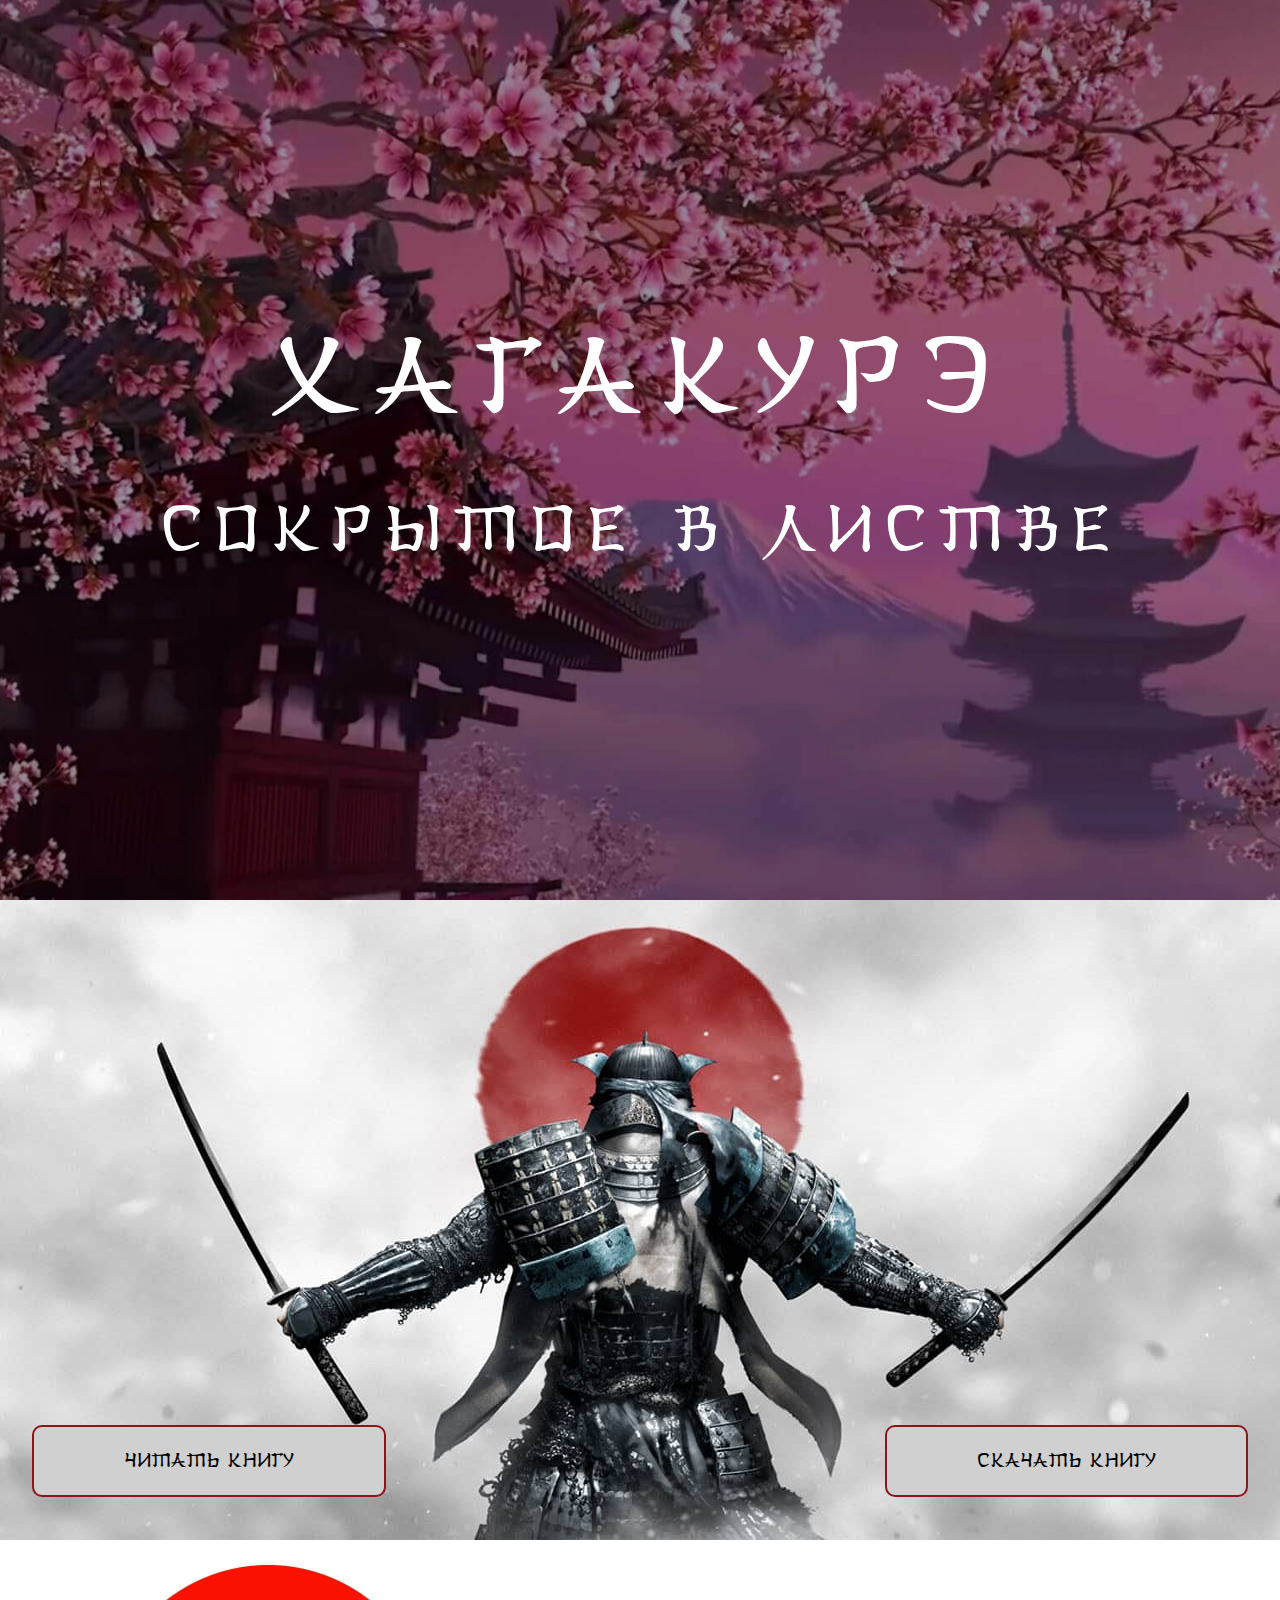
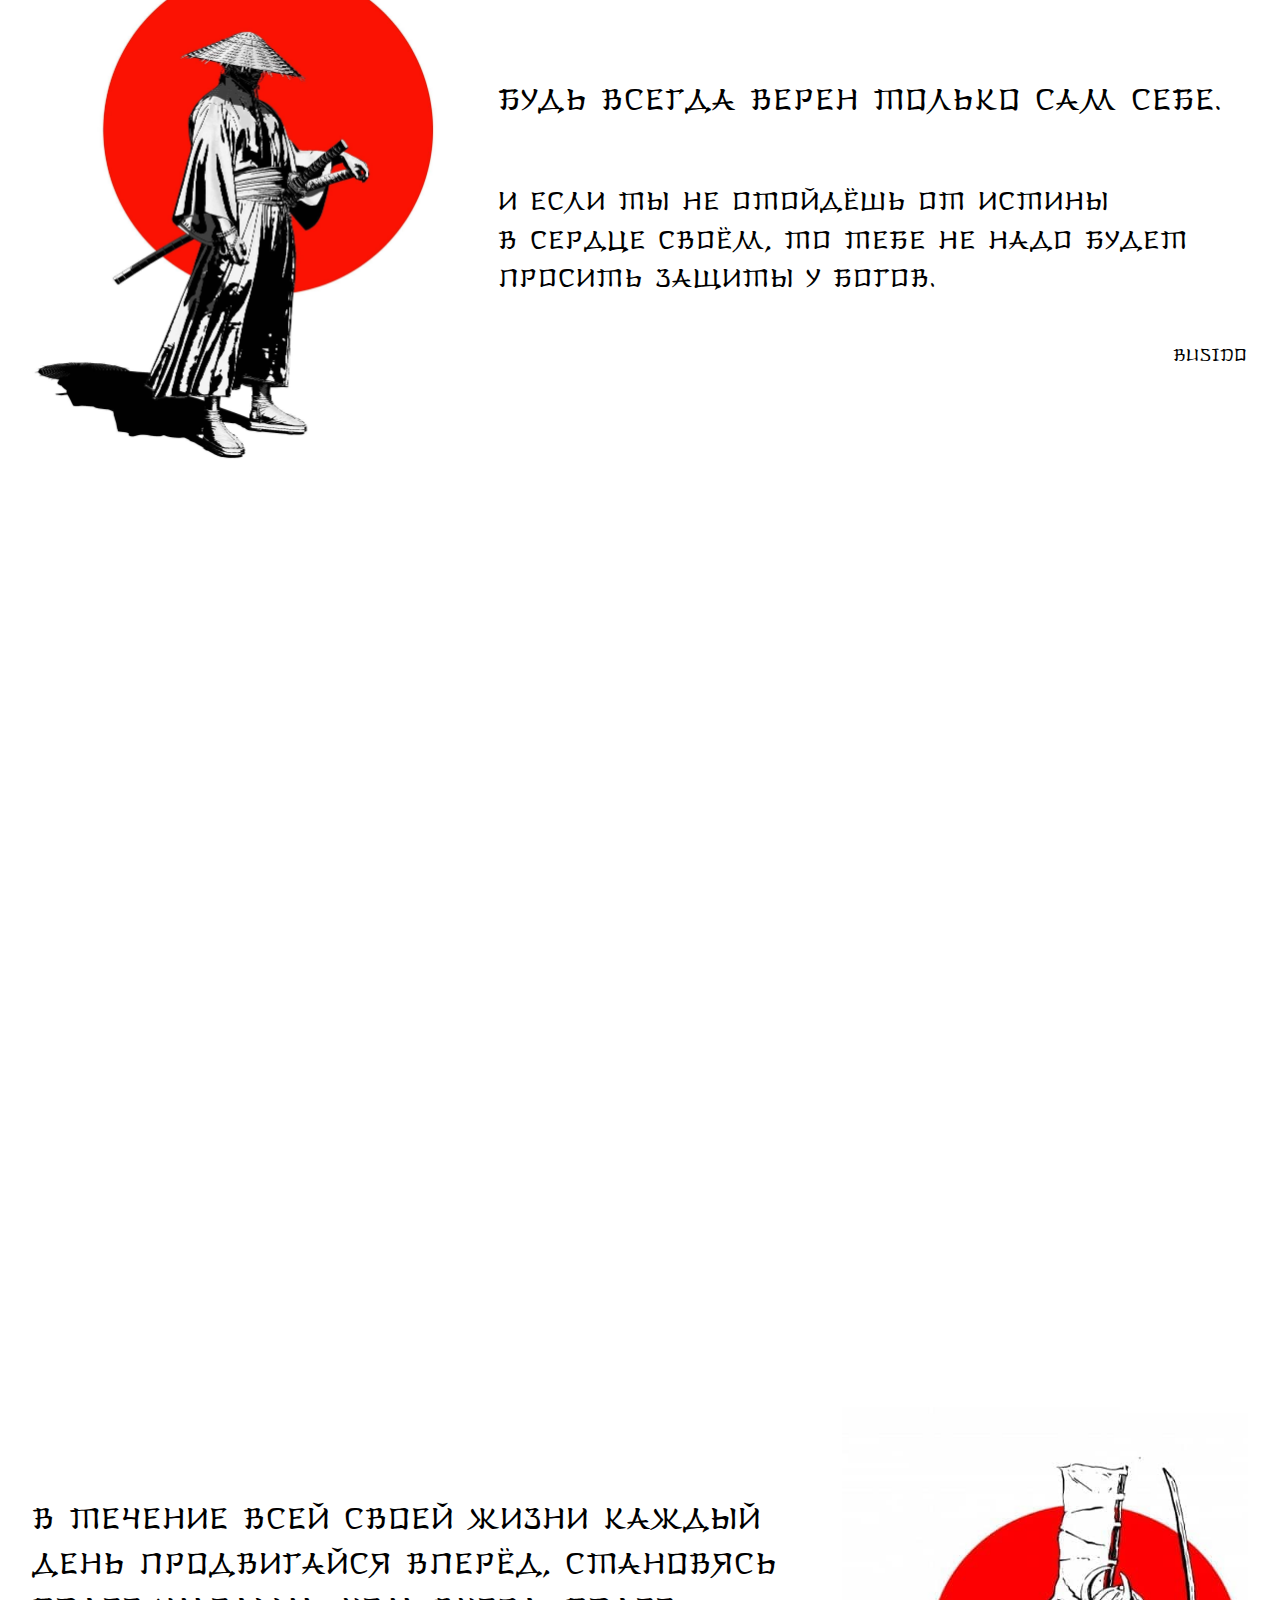
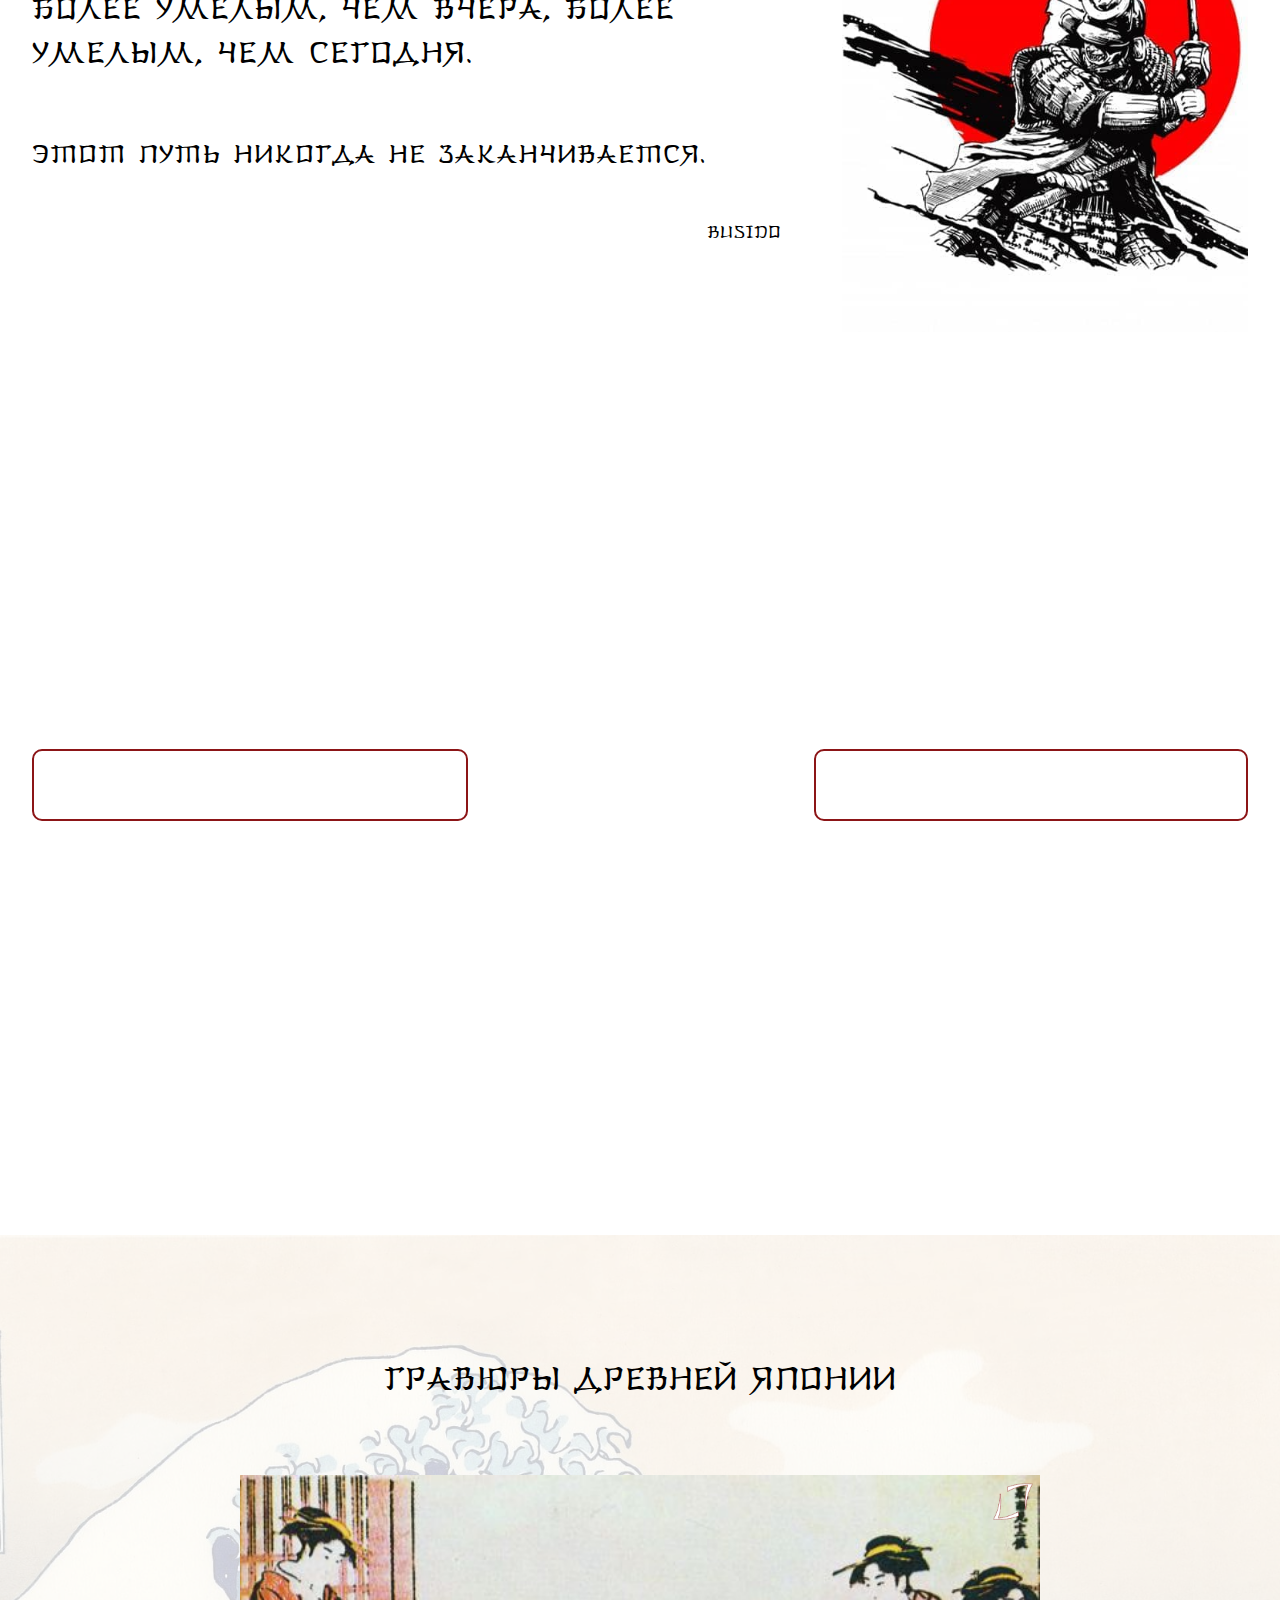
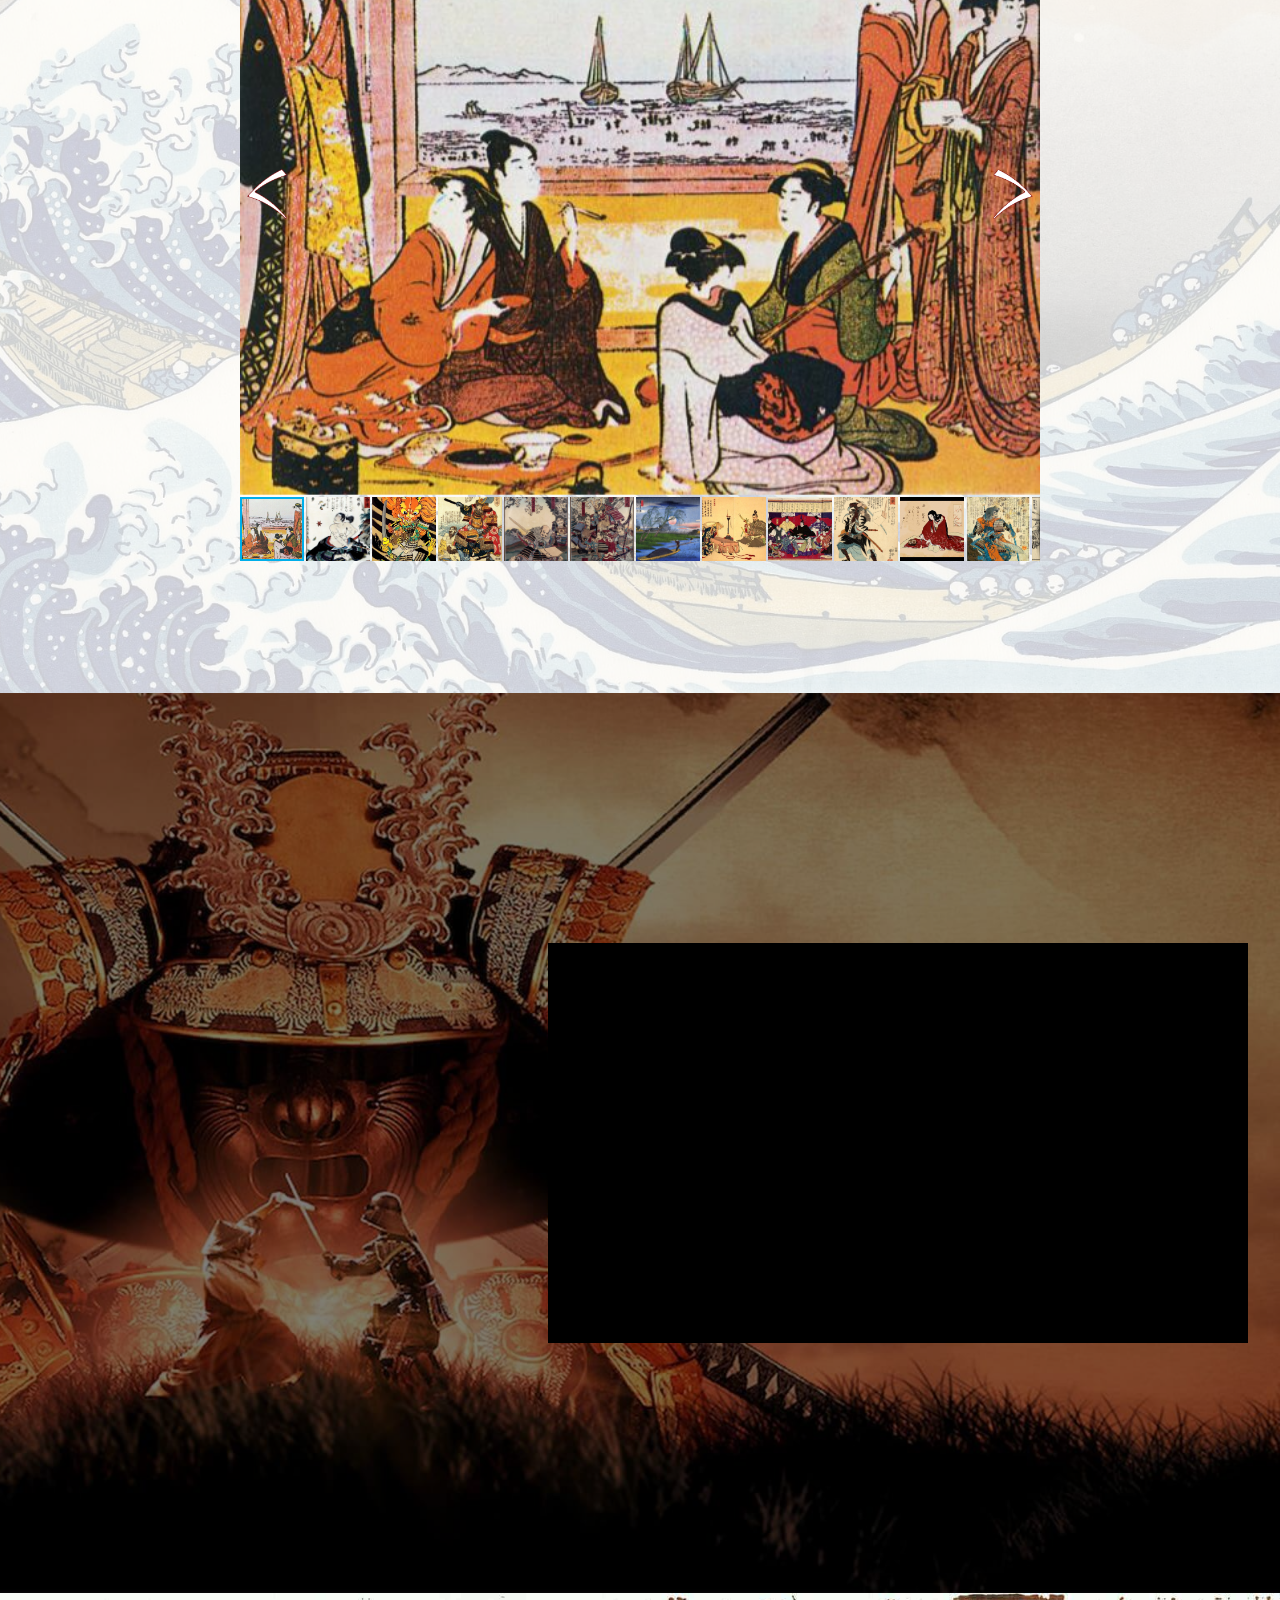
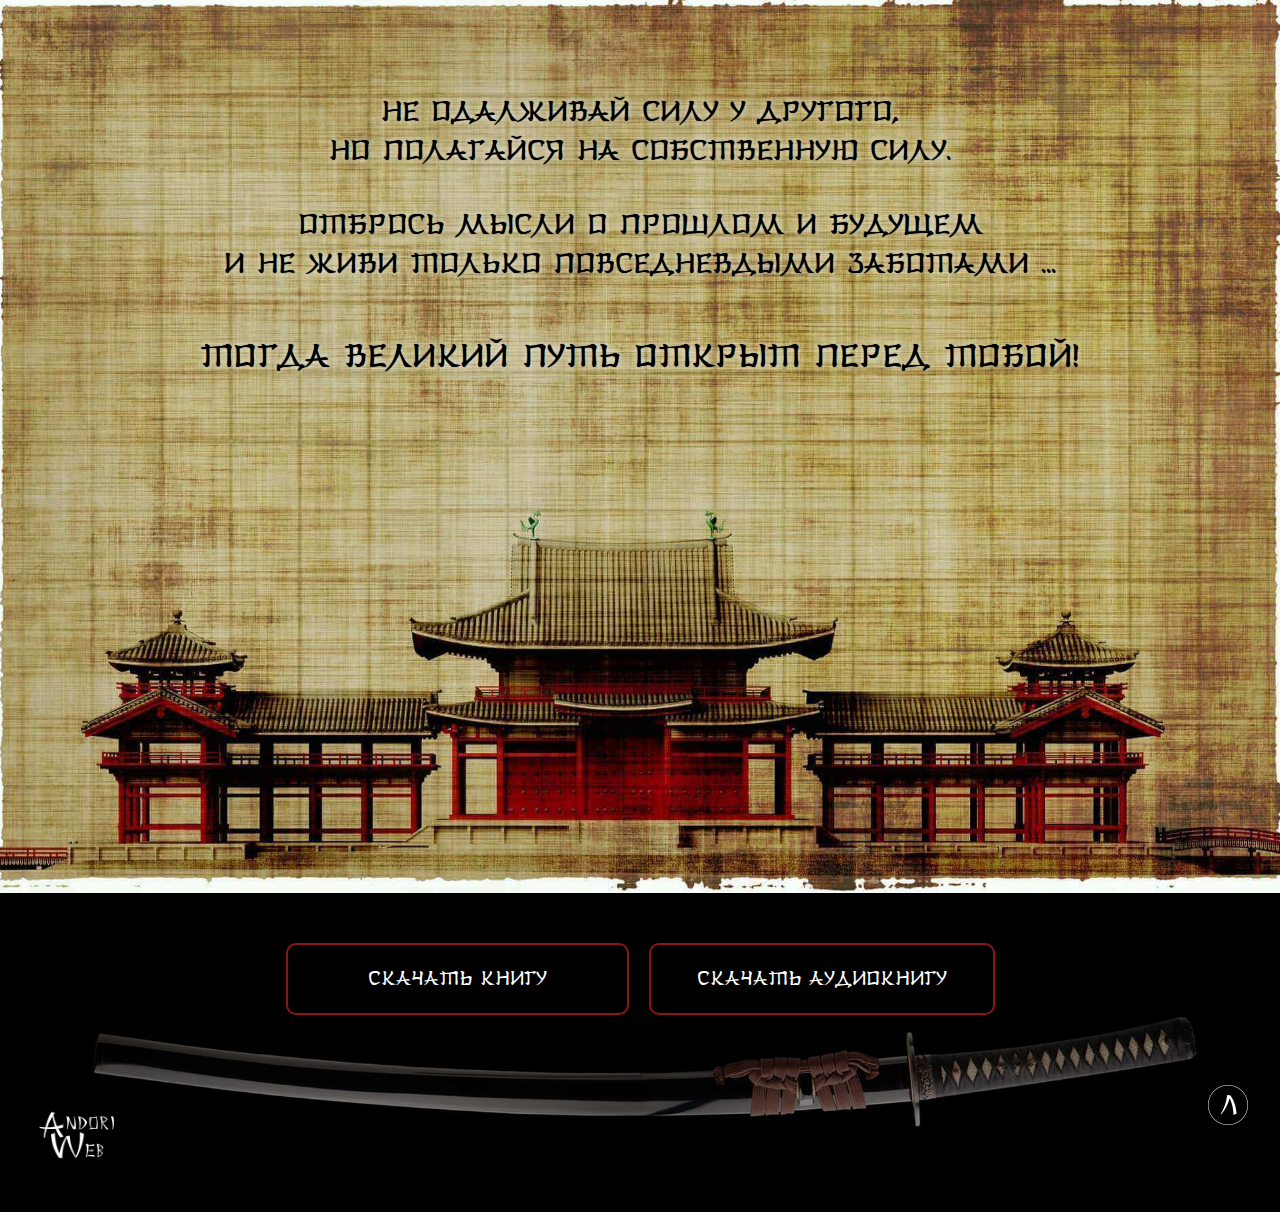
==== commit 404a0c86: "title" ====
--- a/src/index.html
+++ b/src/index.html
@@ -60,8 +60,8 @@
   <div class="readBook">
     <div class="container">
       <div class="readBook-wrapper">
-        <a class="button readBook__btn" href="assets/Hagakure.pdf" target="_blank">Читать книгу</a>
-        <a class="button readBook__btn" href="assets/Hagakure.pdf" download>Скачать книгу</a>
+        <a class="button readBook__btn" href="assets/Hagakure.pdf" target="_blank" title="Кликни, чтобы почитать книгу">Читать книгу</a>
+        <a class="button readBook__btn" href="assets/Hagakure.pdf" download title="Скачать книгу в формате PDF">Скачать книгу</a>
       </div>
       <!-- /.readBook-wrapper -->
     </div>
@@ -110,11 +110,11 @@
   </div>
   <!-- /.myself -->
 
-  <div class="download parallax-window" data-parallax="scroll" data-image-src="img/download/ninja.jpg">
+  <div class="download parallax-window" id="download" data-parallax="scroll" data-image-src="img/download/ninja.jpg">
     <div class="container">
       <div class="download-wrapper">
-        <a class="button download__btn" href="hagakure_audio-book.html" target="_blank">Слушать аудиокнигу</a>
-        <a class="button download__btn" href="assets/Хагакуре - Александр Ф.Скляр.zip">Скачать аудиокнигу</a>
+        <a class="button download__btn" href="hagakure_audio-book.html" target="_blank" title="Кликни, чтобы слушать аудиокнигу">Слушать аудиокнигу</a>
+        <a class="button download__btn" href="assets/Хагакуре - Александр Ф.Скляр.zip" title="Скачать аудиокнигу архивом .zip">Скачать аудиокнигу</a>
       </div>
       <!-- /.download-wrapper -->
     </div>
@@ -194,16 +194,16 @@
     <div class="container">
       <div class="footer-wrapper black-owerlay">
         <div class="footer__buttons">
-          <a class="button footer__btn" href="assets/Hagakure.pdf" download>Скачать книгу</a>
-          <a class="button footer__btn" href="assets/Хагакуре - Александр Ф.Скляр.zip">Скачать аудиокнигу</a>
+          <a class="button footer__btn" href="assets/Hagakure.pdf" download title="Скачать книгу в формате PDF">Скачать книгу</a>
+          <a class="button footer__btn" href="assets/Хагакуре - Александр Ф.Скляр.zip" title="Скачать аудиокнигу архивом .zip">Скачать аудиокнигу</a>
         </div>
         <!-- /.footer__buttons -->
         <div class="footer__links">
-          <a href="" class="footer__logo">
+          <a href="" class="footer__logo" title="Перейти на сайт разработчика">
             <img src="img/footer/Logo_AndoriWeb.png" alt="Логотип разработчика">
           </a>
           <!-- /.footer__logo -->
-          <a href="#header" class="up footer__up"></a>
+          <a href="#header" class="up footer__up" title="Вернуться к началу страницы"></a>
         </div>
         <!-- /.footer__links -->
       </div>
--- a/src/css/styles.css
+++ b/src/css/styles.css
@@ -70,9 +70,7 @@
   -webkit-box-align: center;
       -ms-flex-align: center;
           align-items: center;
-  text-align: center;
-  background: url(../img/main-bg.jpg) center no-repeat;
-  background-size: cover; }
+  text-align: center; }
   .header::before {
     content: '';
     position: absolute;
@@ -327,6 +325,35 @@
     margin-top: 70px; }
   .footer__up {
     margin-bottom: 67px; }
+
+/*<section class="download audiobook">*/
+.audiobook {
+  background: #000 url(../img/audiobook/audio-ninja.jpg) center top no-repeat;
+  background-attachment: fixed;
+  padding: 50px 0; }
+  .audiobook-header {
+    font-size: 70px;
+    color: #e11a1d;
+    text-align: center; }
+  .audiobook-wrapper {
+    display: -webkit-box;
+    display: -ms-flexbox;
+    display: flex;
+    -webkit-box-pack: justify;
+        -ms-flex-pack: justify;
+            justify-content: space-between; }
+  .audiobook__title {
+    font-size: 30px;
+    color: #fff;
+    margin: 50px 0 30px;
+    text-align: center; }
+  .audiobook__list {
+    text-align: center; }
+    .audiobook__list li {
+      margin-top: 10px; }
+  .audiobook__up {
+    -webkit-transform: rotate(-90deg);
+            transform: rotate(-90deg); }
 
 /** Hover **/
 @media (min-width: 992px) {
@@ -393,6 +420,16 @@
   .fotorama__img {
     text-align: center; } }
 
+@media (max-width: 850px) {
+  .audiobook-wrapper {
+    -webkit-box-orient: vertical;
+    -webkit-box-direction: normal;
+        -ms-flex-direction: column;
+            flex-direction: column;
+    -webkit-box-align: center;
+        -ms-flex-align: center;
+            align-items: center; } }
+
 @media (max-width: 780px) {
   .readBook-wrapper {
     -webkit-box-orient: vertical;
@@ -457,7 +494,11 @@
     font-size: 24px;
     line-height: 1.5; }
   .video__block {
-    height: 300px; } }
+    height: 300px; }
+  .audiobook-header {
+    font-size: 60px; }
+  .audiobook__title {
+    font-size: 26px; } }
 
 @media (max-width: 390px) {
   .header__offer {
@@ -479,7 +520,9 @@
     padding: 25px 0;
     text-align: center; }
     .footer__btn:first-child {
-      padding: 25px 0; } }
+      padding: 25px 0; }
+  .audiobook-header {
+    font-size: 49px; } }
 
 @media (max-height: 360px) {
   .castle {
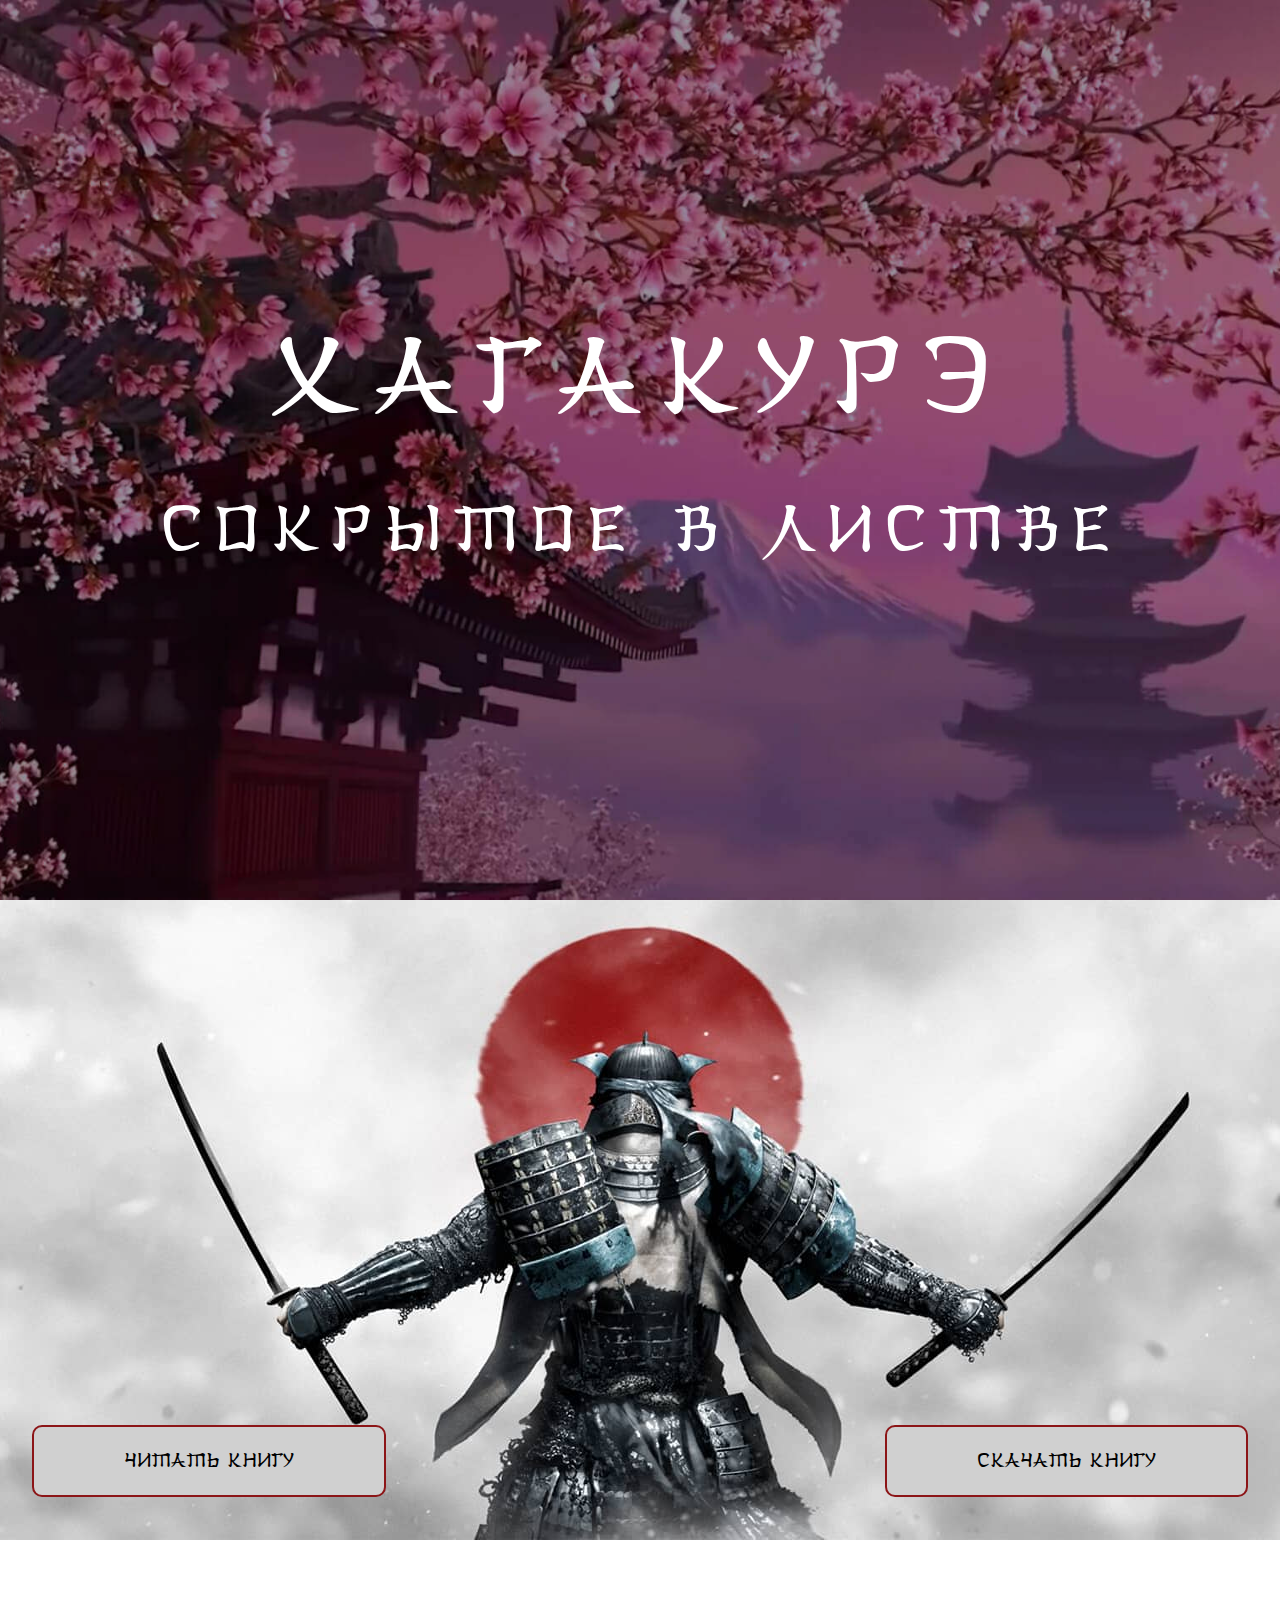
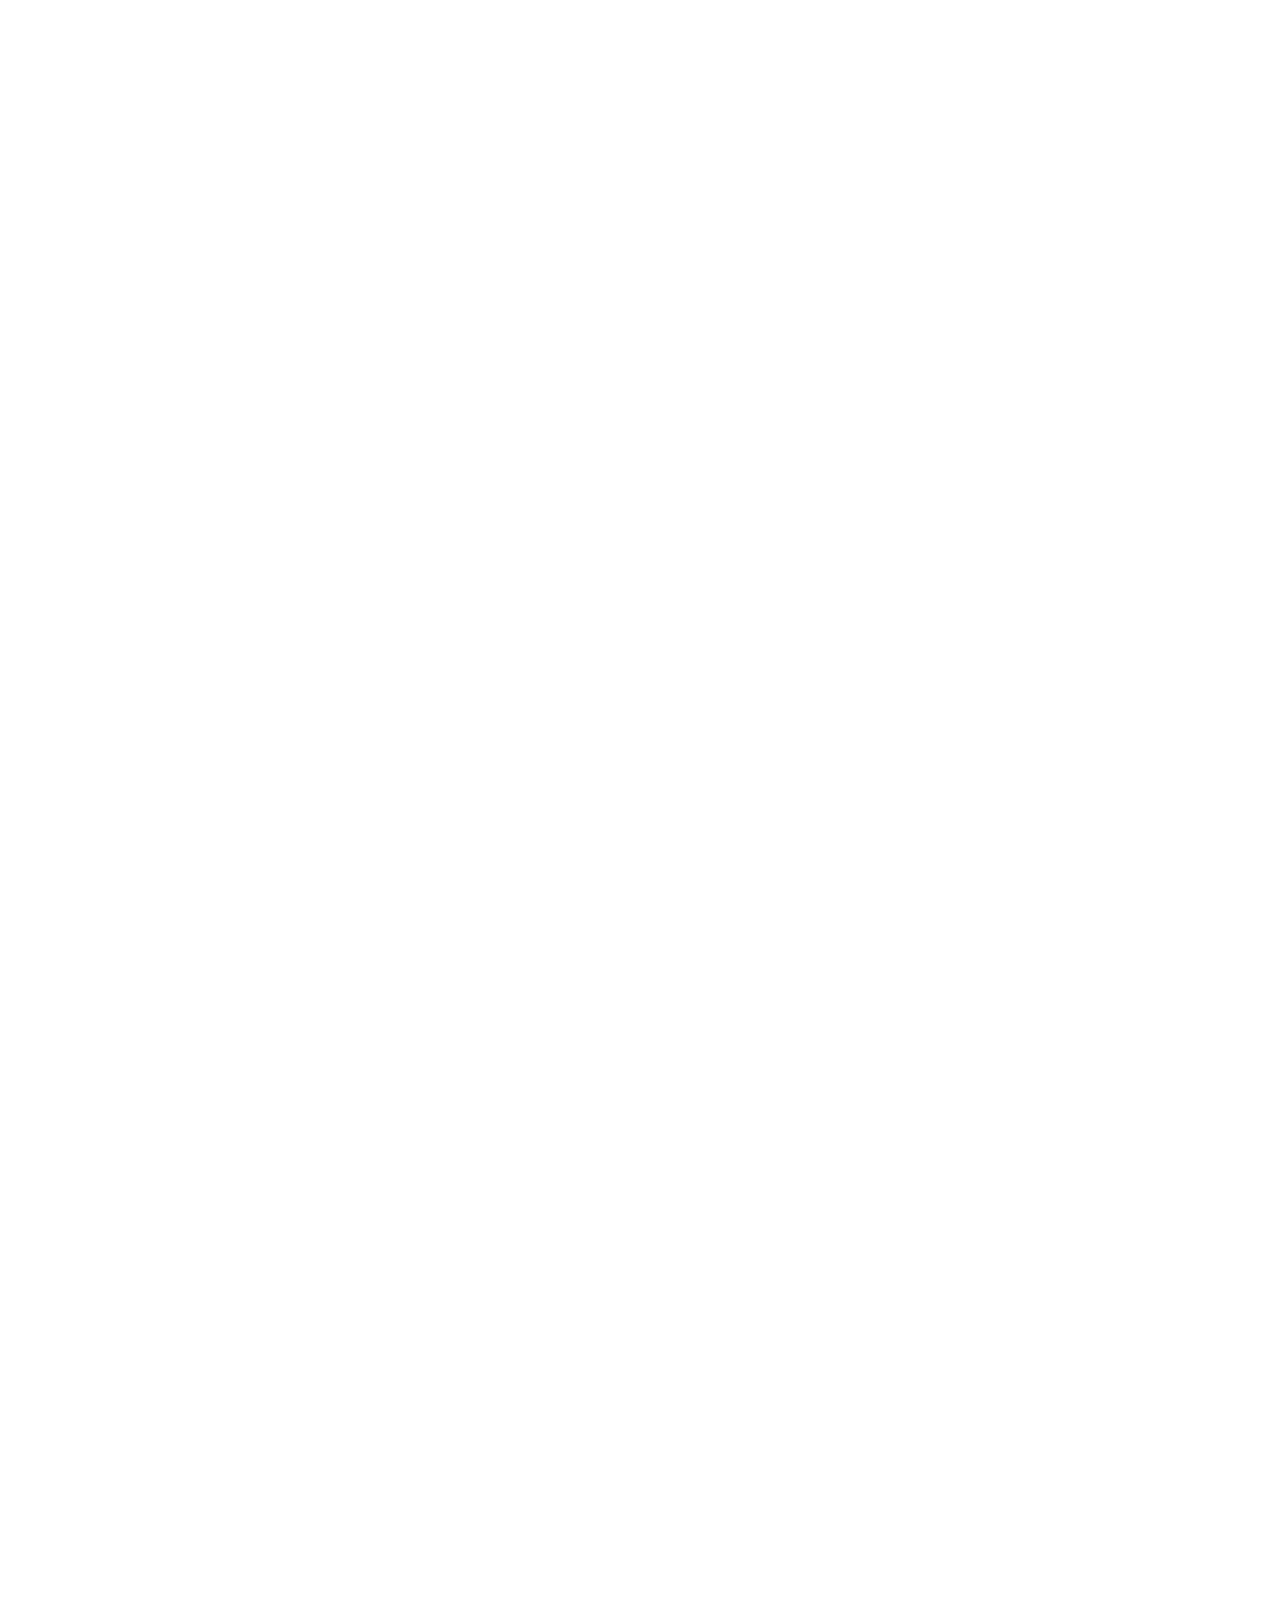
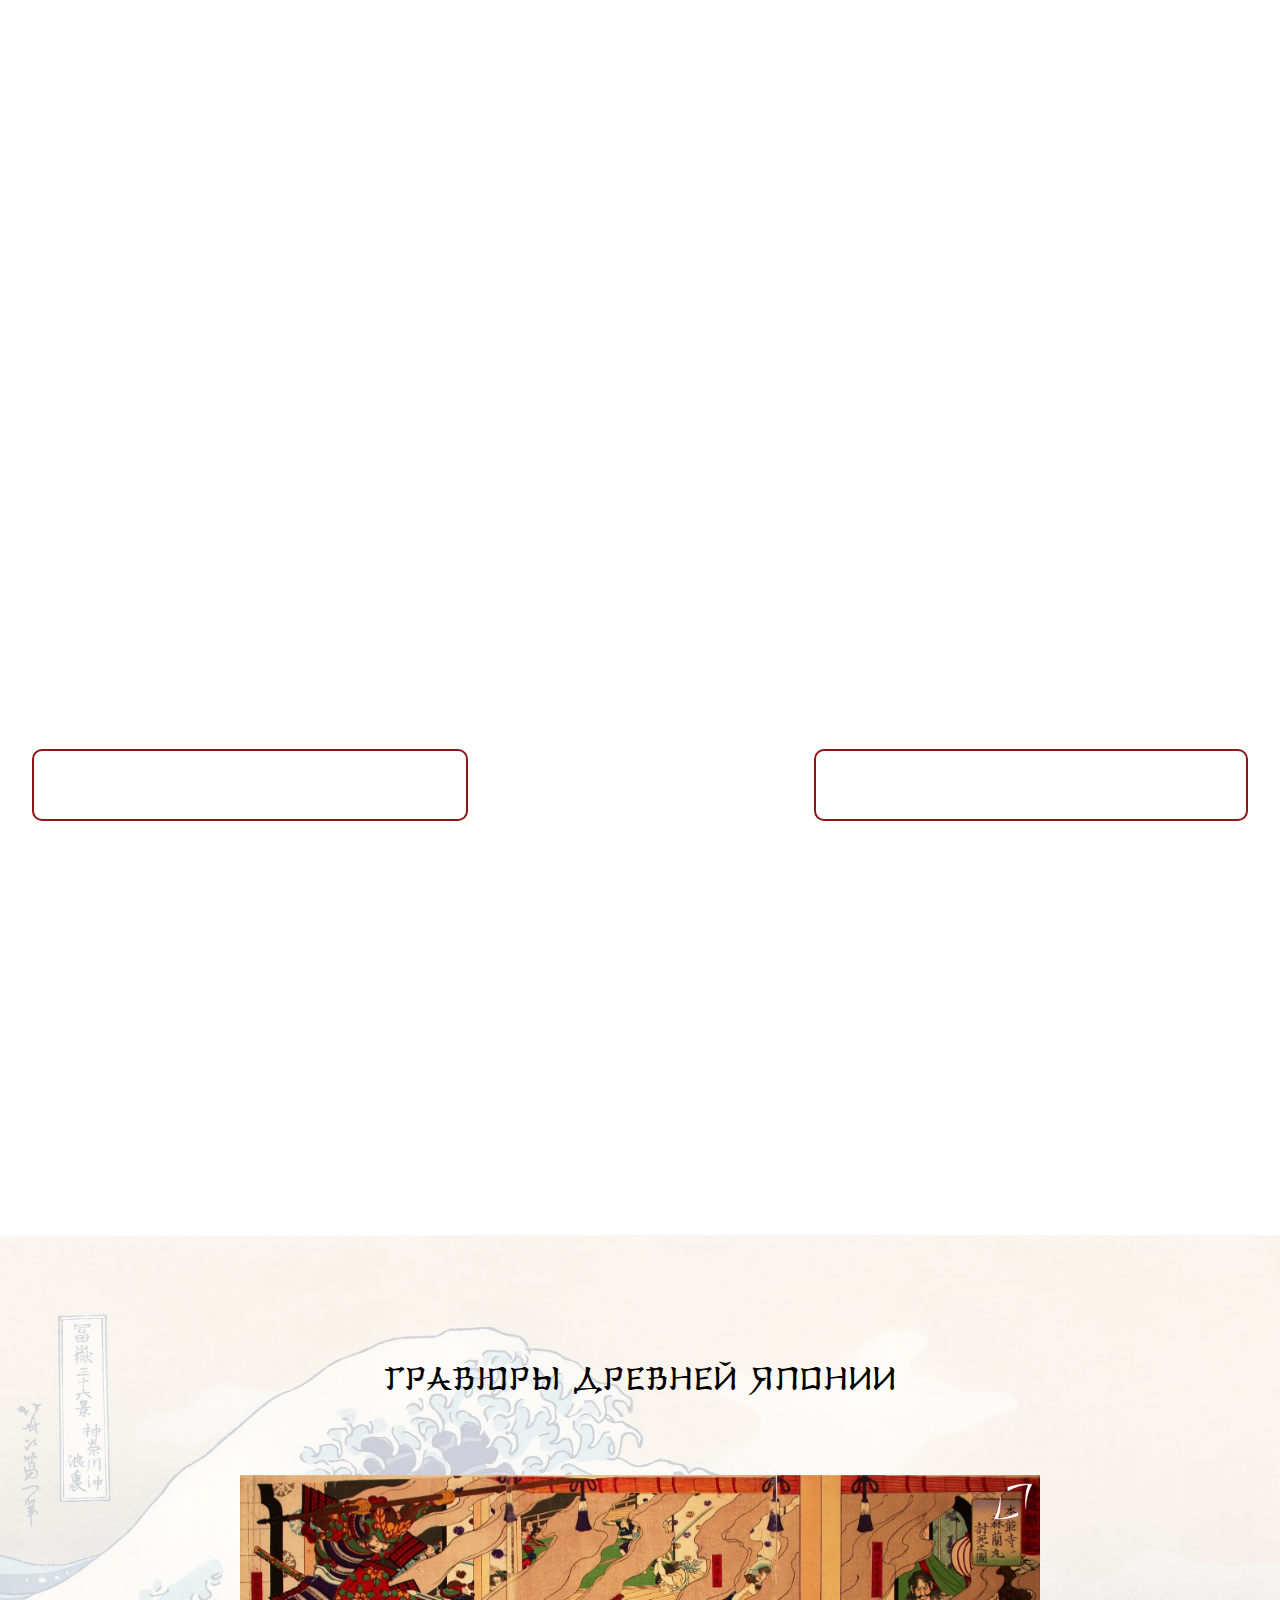
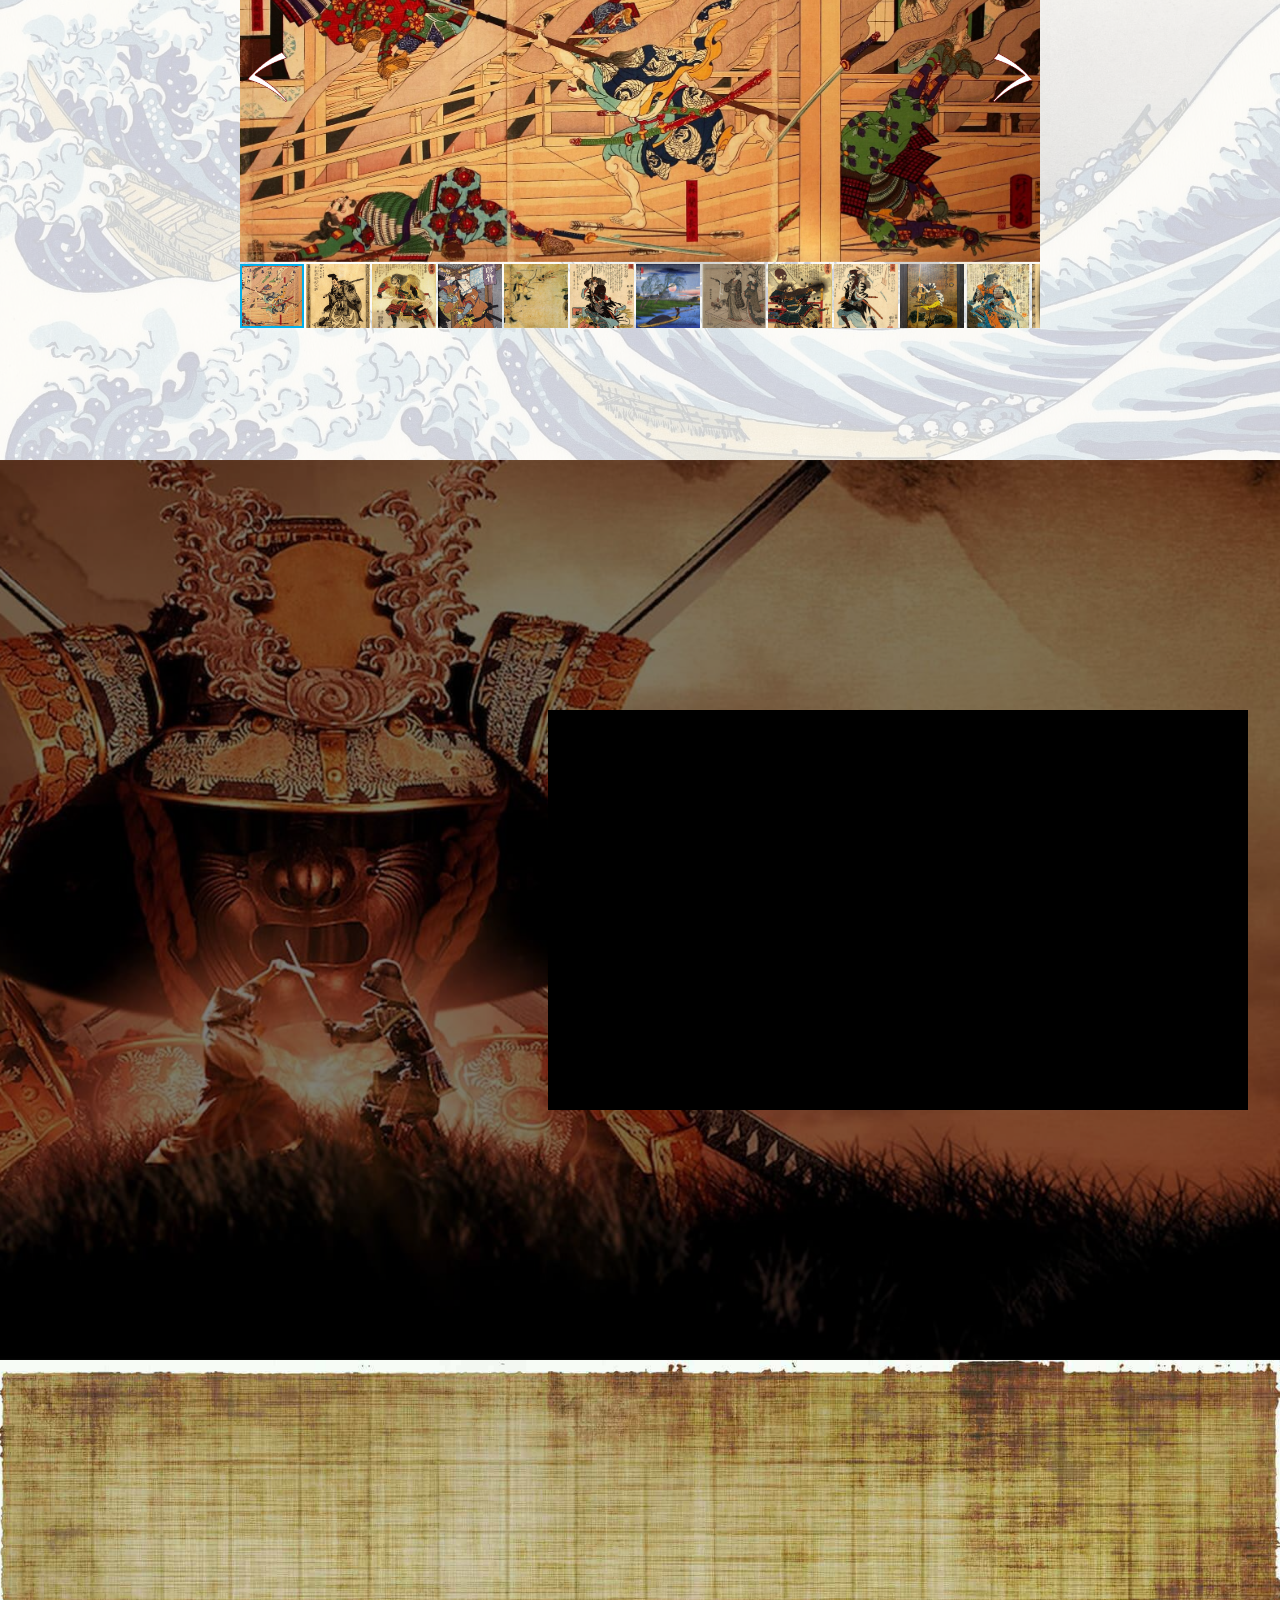
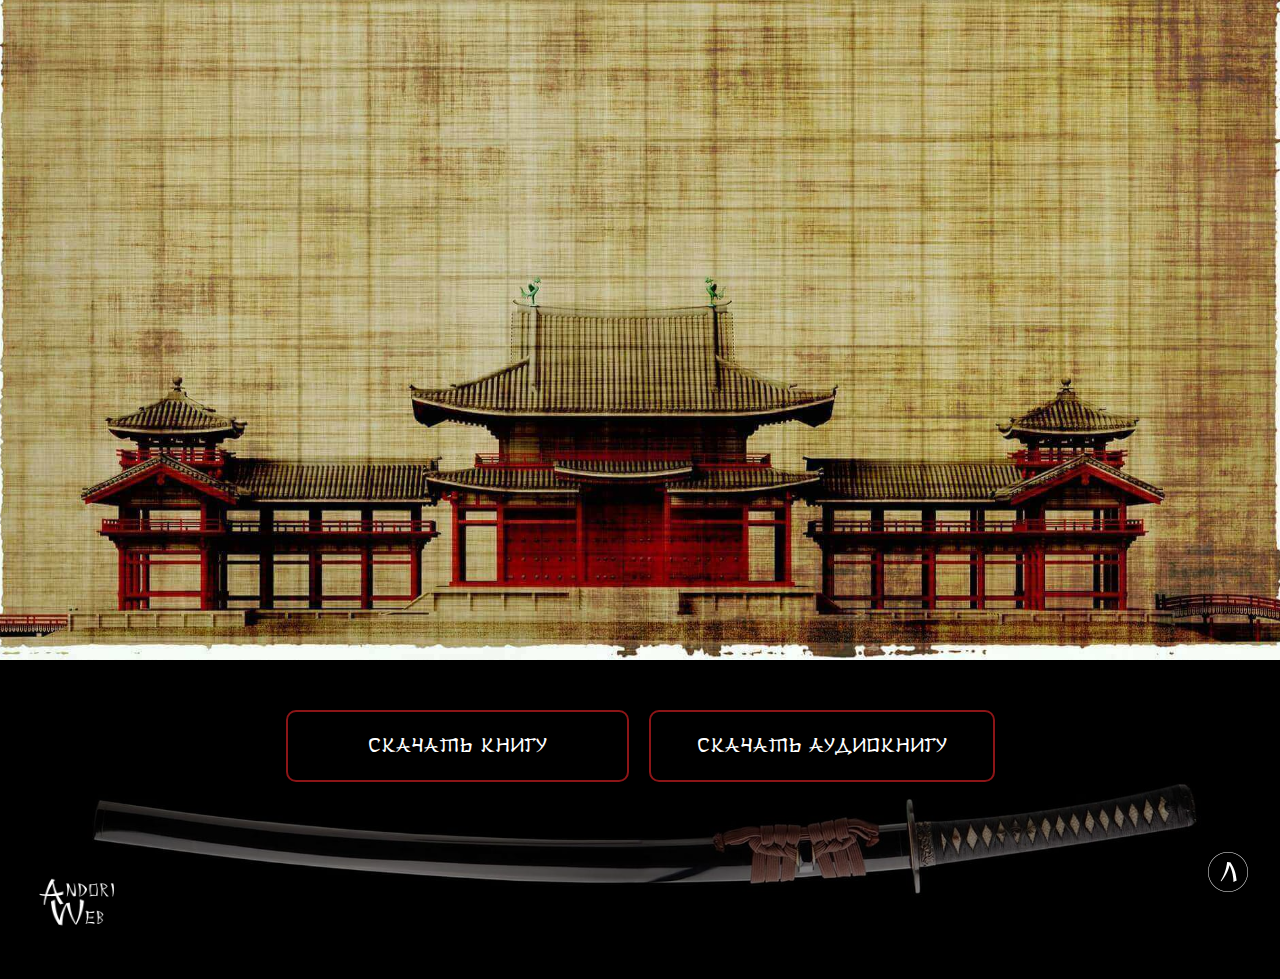
==== commit 8ff869ae: "animation, compress galery" ====
--- a/src/index.html
+++ b/src/index.html
@@ -42,6 +42,7 @@
  <!-- <meta name="viewport" content="ya-title=#4e69a2,ya-dock=fade"> -->
 
   <link rel="stylesheet" href="css/reset.css">
+  <link rel="stylesheet" href="css/animate.css">
   <link rel="stylesheet" href="css/fotorama.css">
   <link rel="stylesheet" href="css/styles.css">
   <title>Хагакурэ Сокрытое в листве</title>
@@ -72,10 +73,10 @@
   <div class="myself">
     <div class="container">
       <div class="myself-wrapper">
-        <div class="myself-img">
+        <div class="myself-img wow fadeInLeft" data-wow-duration="1s" data-wow-delay="0.5s">
           <img src="img/myself/myself-img.jpg" alt="samurai">
         </div>
-        <div class="myself-text">
+        <div class="myself-text wow fadeInRight" data-wow-duration="1s" data-wow-delay="0.5s">
           <p>Будь всегда верен только сам&nbsp;себе.</p>
           <p>И если ты не отойдёшь от истины в&nbsp;сердце своём, то тебе не надо будет просить защиты у&nbsp;богов.</p>
           <small>busido</small>
@@ -95,12 +96,12 @@
   <div class="myself">
     <div class="container">
       <div class="myself-wrapper">
-        <div class="myself-text">
+        <div class="myself-text wow fadeInLeft" data-wow-duration="1s" data-wow-delay="0.5s">
           <p>В течение всей своей жизни каждый день продвигайся вперёд, становясь более умелым, чем вчера, более умелым, чем&nbsp;сегодня.</p>
           <p>Этот путь никогда не заканчивается.</p>
           <small>busido</small>
         </div>
-        <div class="myself-img myself-img_2">
+        <div class="myself-img myself-img_2 wow fadeInRight" data-wow-duration="1s" data-wow-delay="0.5s">
           <img src="img/myself/myself-img2.jpg" alt="samurai">
         </div>
       </div>
@@ -146,7 +147,6 @@
             <a href="img/gallery/gravure-13.jpg"><img src="img/gallery/gravure-13.jpg" height="96"></a>
             <a href="img/gallery/gravure-14.jpg"><img src="img/gallery/gravure-14.jpg" height="96"></a>
             <a href="img/gallery/gravure-15.jpg"><img src="img/gallery/gravure-15.jpg" height="96"></a>
-            <a href="img/gallery/gravure-16.jpg"><img src="img/gallery/gravure-16.jpg" height="96"></a>
           </div>
           <!-- /.fotorama -->
         </div>
@@ -174,15 +174,15 @@
 
   <div class="castle">
     <div class="container">
-      <p class="castle__text">
+      <p class="castle__text wow fadeInUp" data-wow-duration="1s" data-wow-delay="0.5s">
         Не одалживай силу у&nbsp;другого,<br>
         но полагайся на&nbsp;собственную силу.
       </p>
-      <p class="castle__text">
+      <p class="castle__text wow fadeInUp" data-wow-duration="1s" data-wow-delay="0.7s">
         Отбрось мысли о прошлом и&nbsp;будущем<br>
         и не живи только повседневдыми заботами&nbsp;...
       </p>
-      <p class="castle__text">
+      <p class="castle__text wow fadeInUp" data-wow-duration="1s" data-wow-delay="0.9s">
         Тогда великий путь открыт перед&nbsp;тобой!
       </p>
     </div>
@@ -199,7 +199,7 @@
         </div>
         <!-- /.footer__buttons -->
         <div class="footer__links">
-          <a href="" class="footer__logo" title="Перейти на сайт разработчика">
+          <a href="https://andoriweb.github.io/portfolio/" class="footer__logo" title="Перейти на сайт разработчика">
             <img src="img/footer/Logo_AndoriWeb.png" alt="Логотип разработчика">
           </a>
           <!-- /.footer__logo -->
@@ -217,8 +217,10 @@
 
   <!-- <script src="https://ajax.googleapis.com/ajax/libs/jquery/1.11.1/jquery.min.js"></script> -->
   <!-- <script src="https://code.jquery.com/jquery-2.2.4.min.js"></script> -->
+  <!-- <script src="js/jquery-3.2.1.min.js"></script> -->
   <script src="js/jQuery v3.6.0.js"></script>
   <script src="js/jquery.vide.min.js"></script>
+  <script src="js/wow.min.js"></script>
   <script src="js/parallax.min.js"></script>
   <script src="js/fotorama.js"></script>
   <script src="js/scripts.js"></script>
